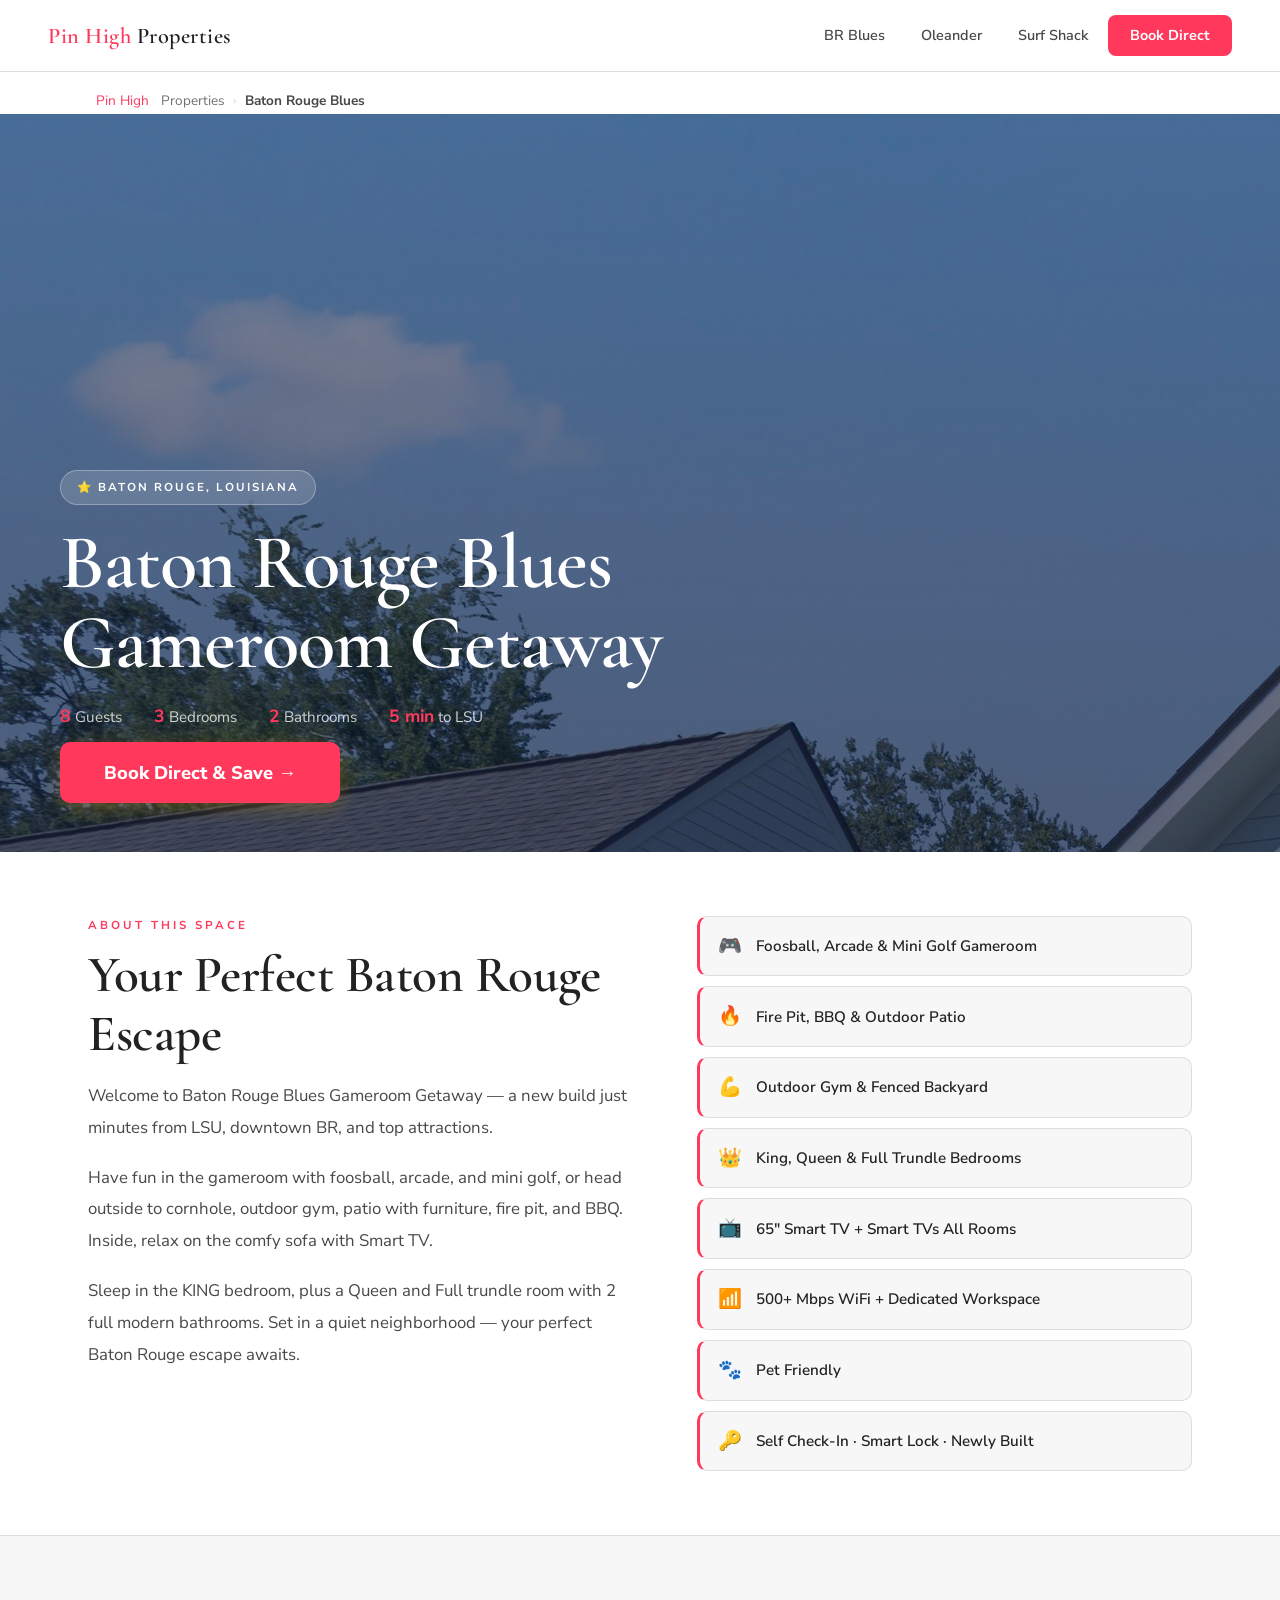
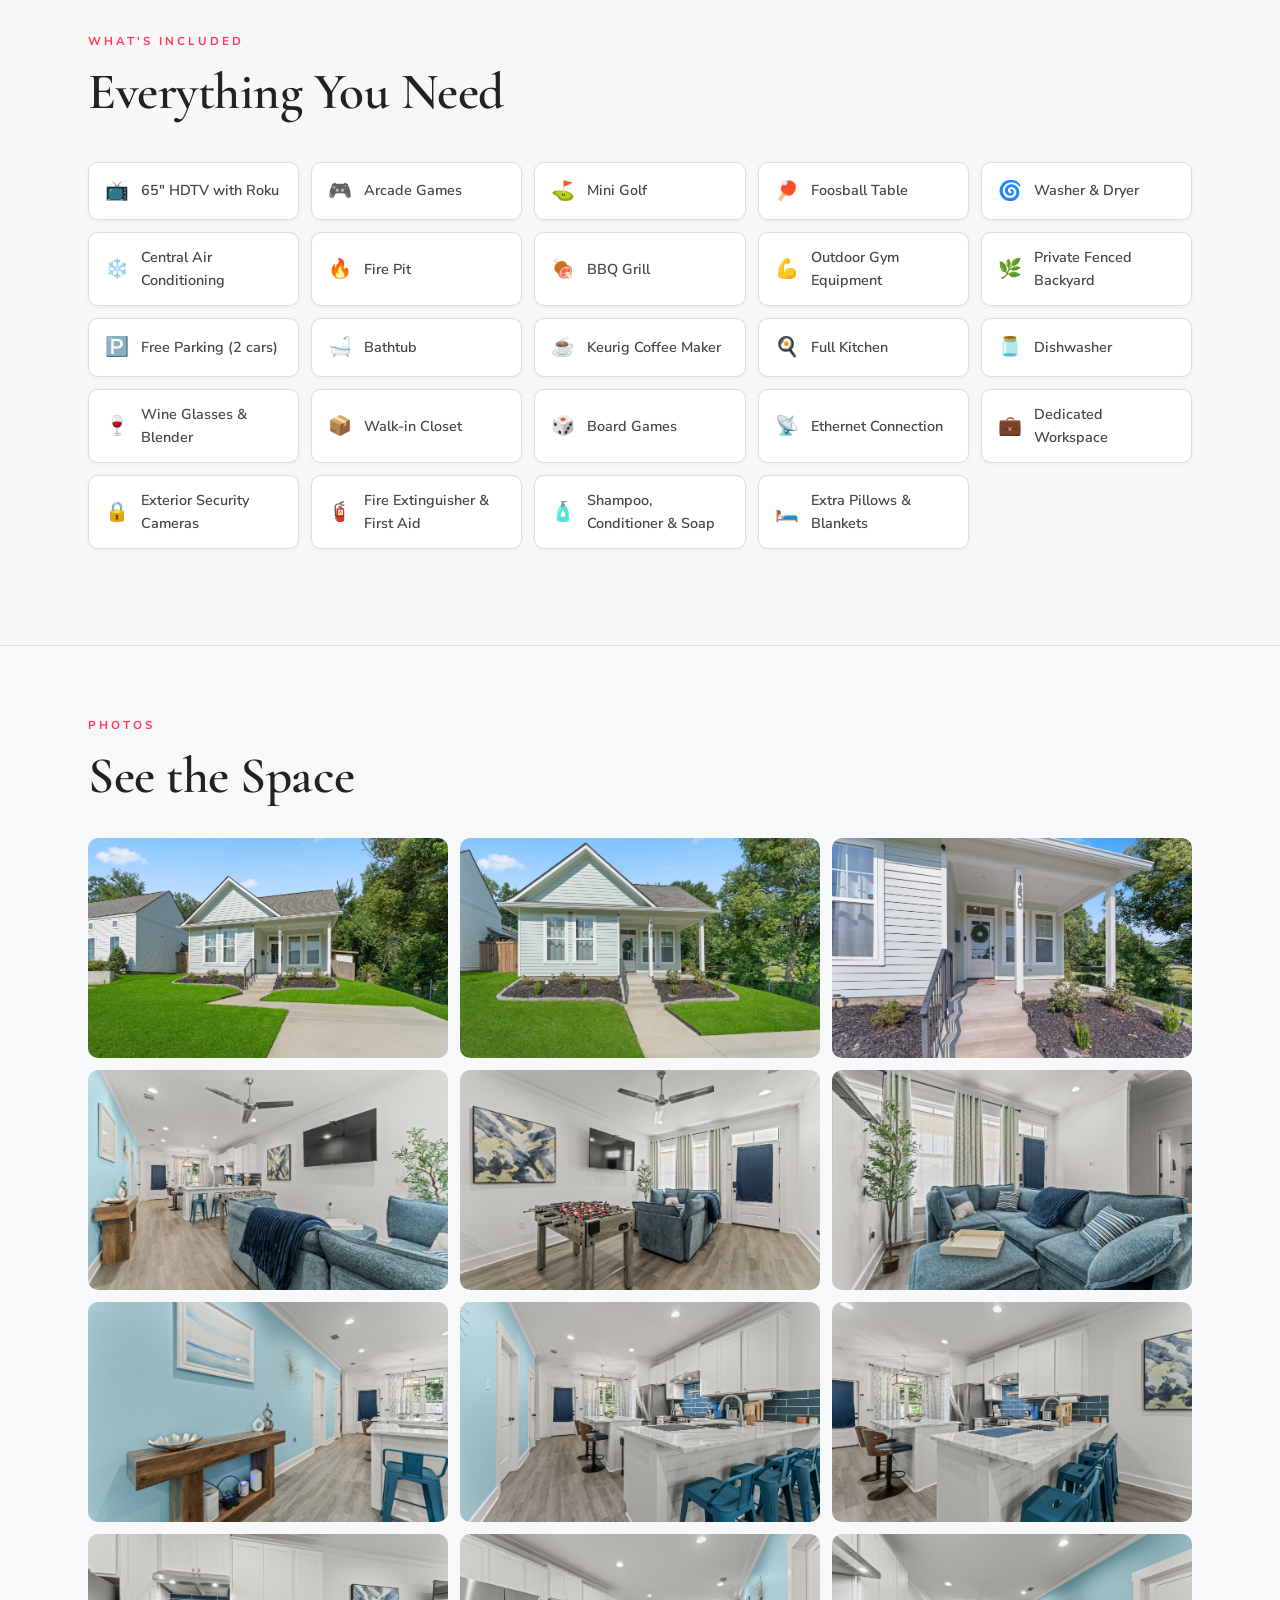
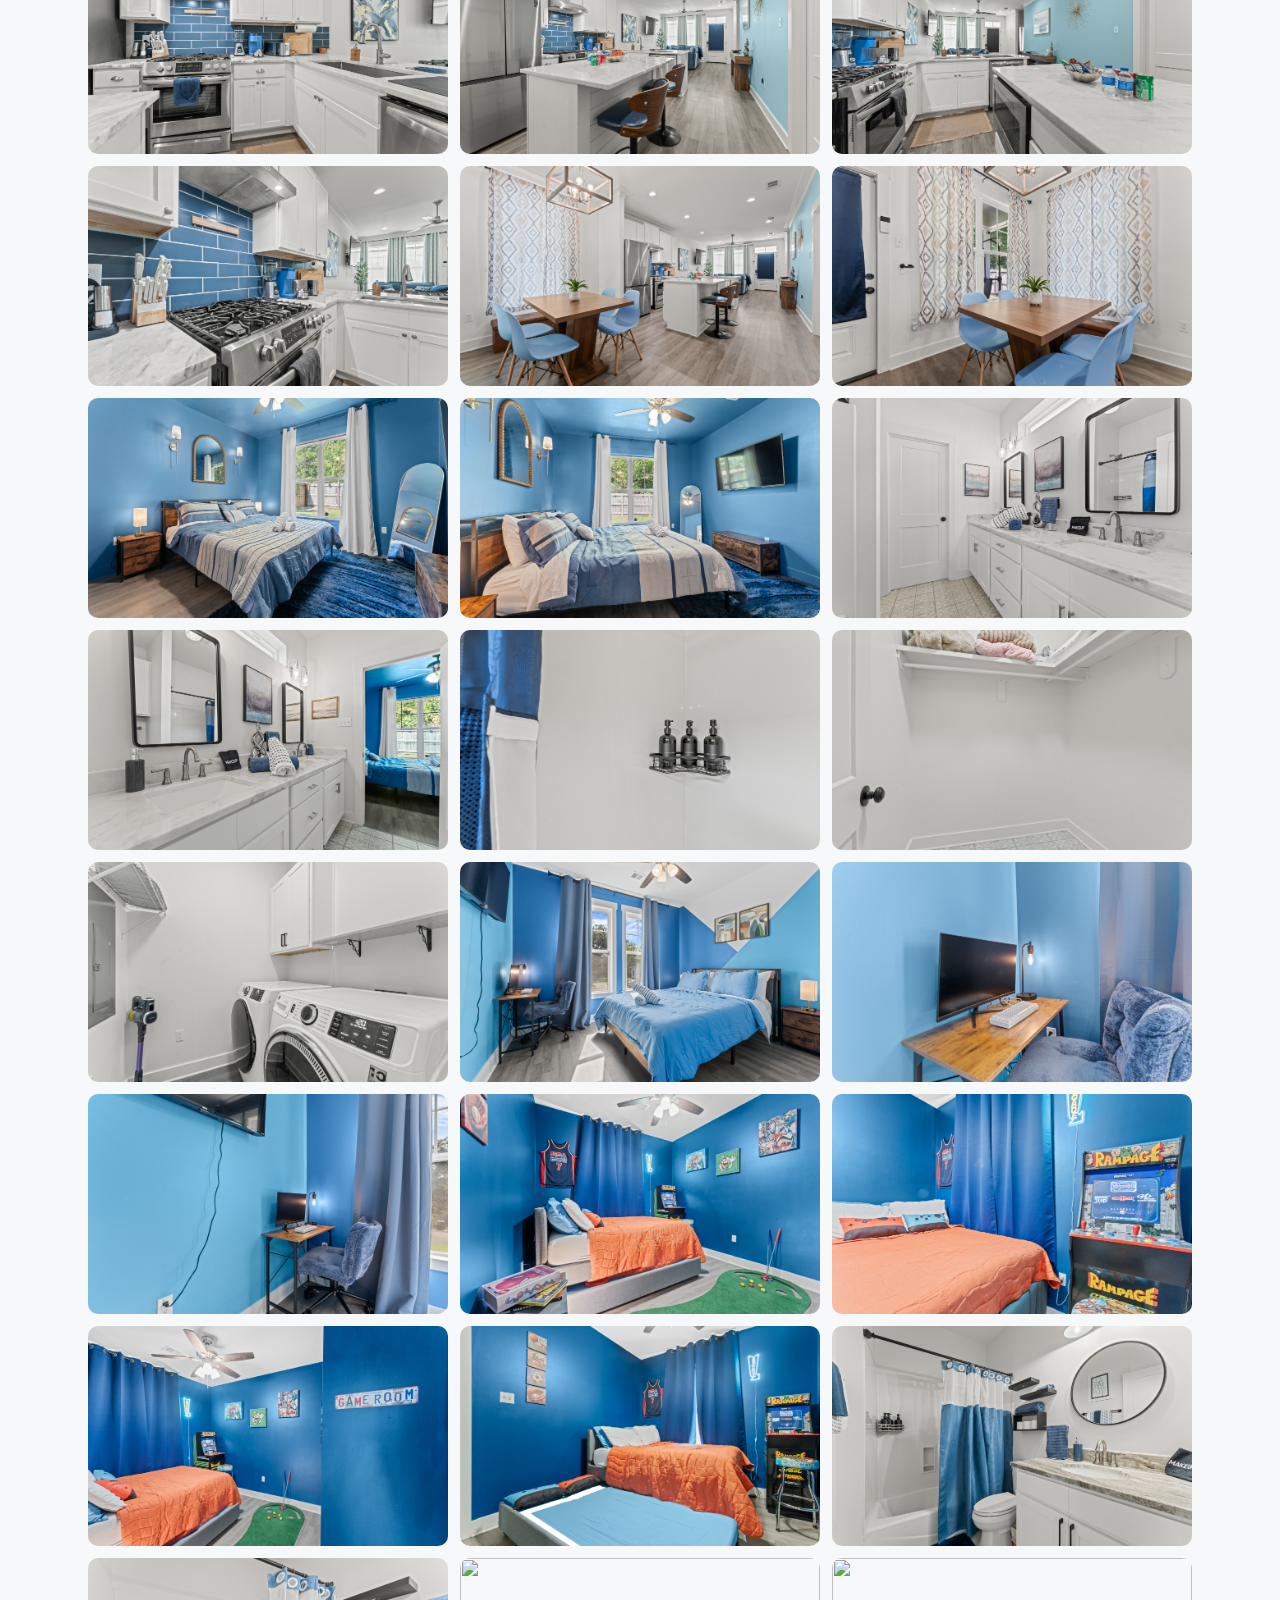
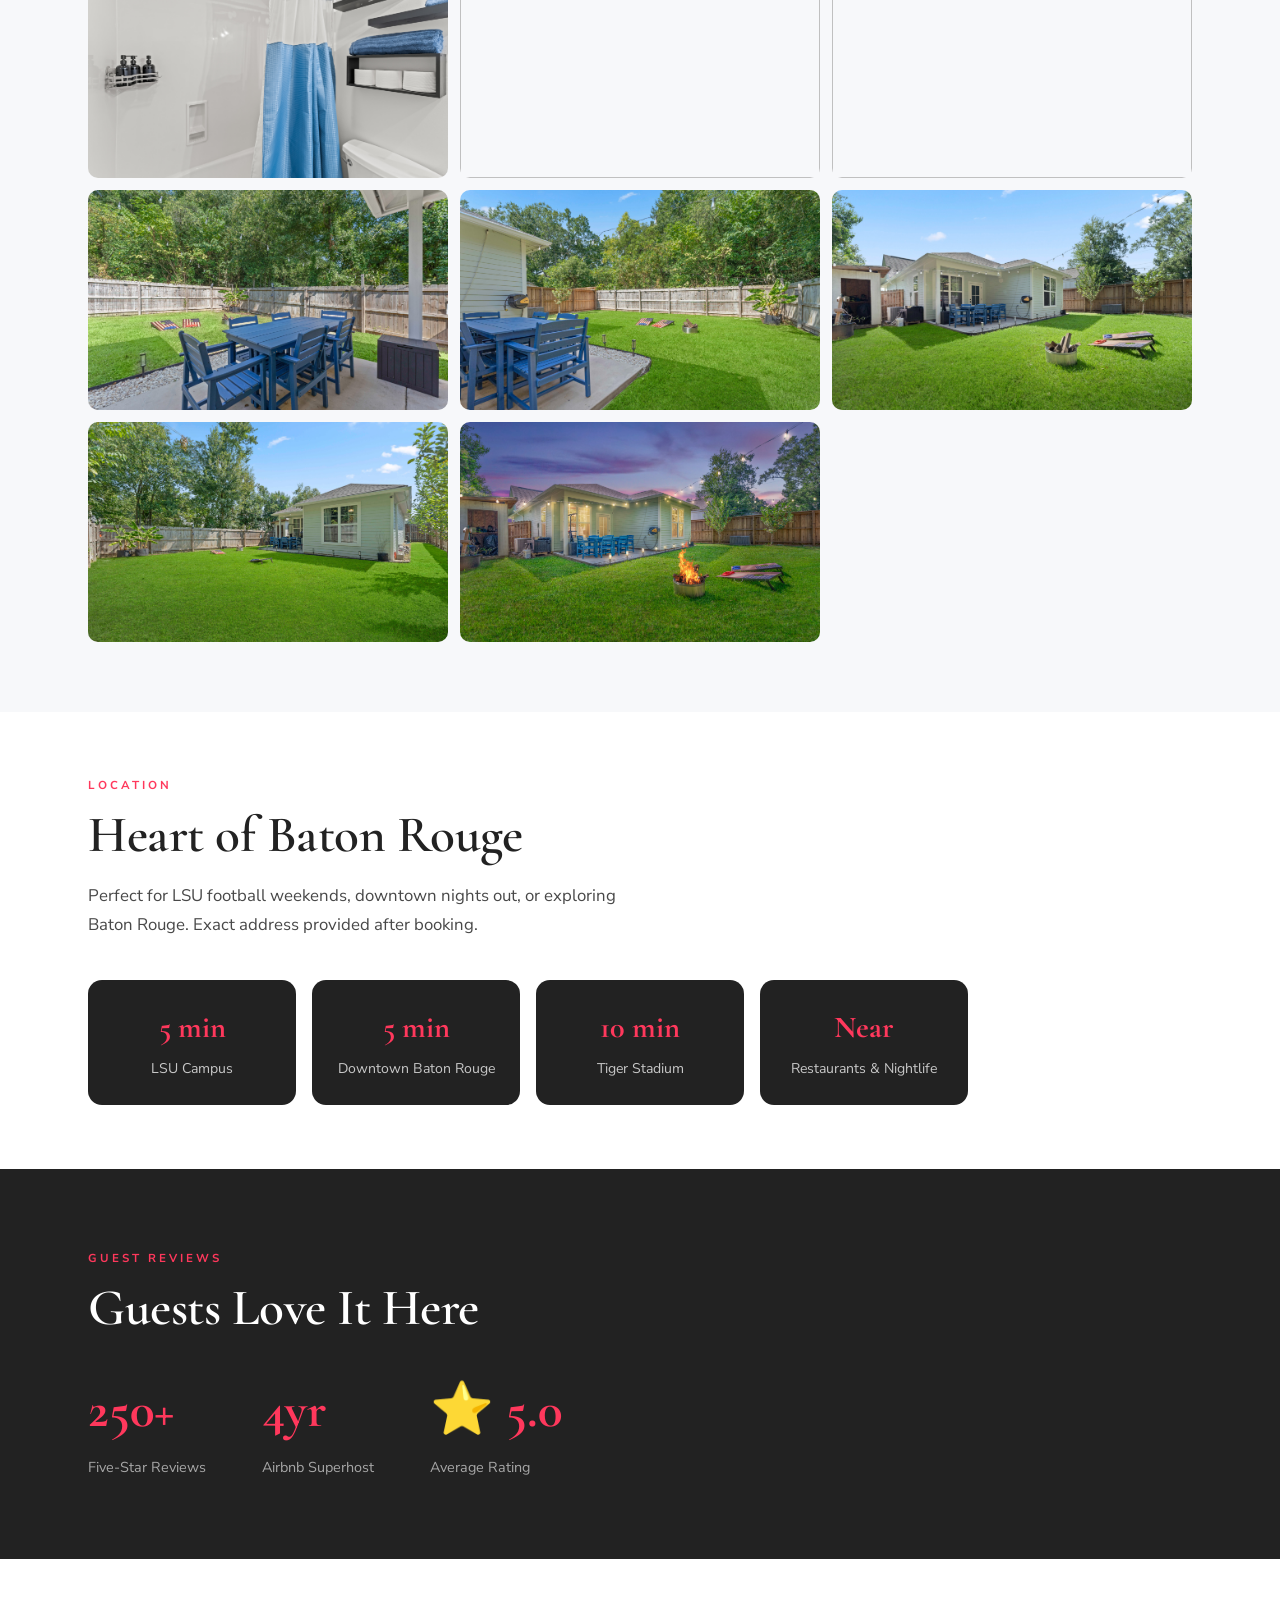
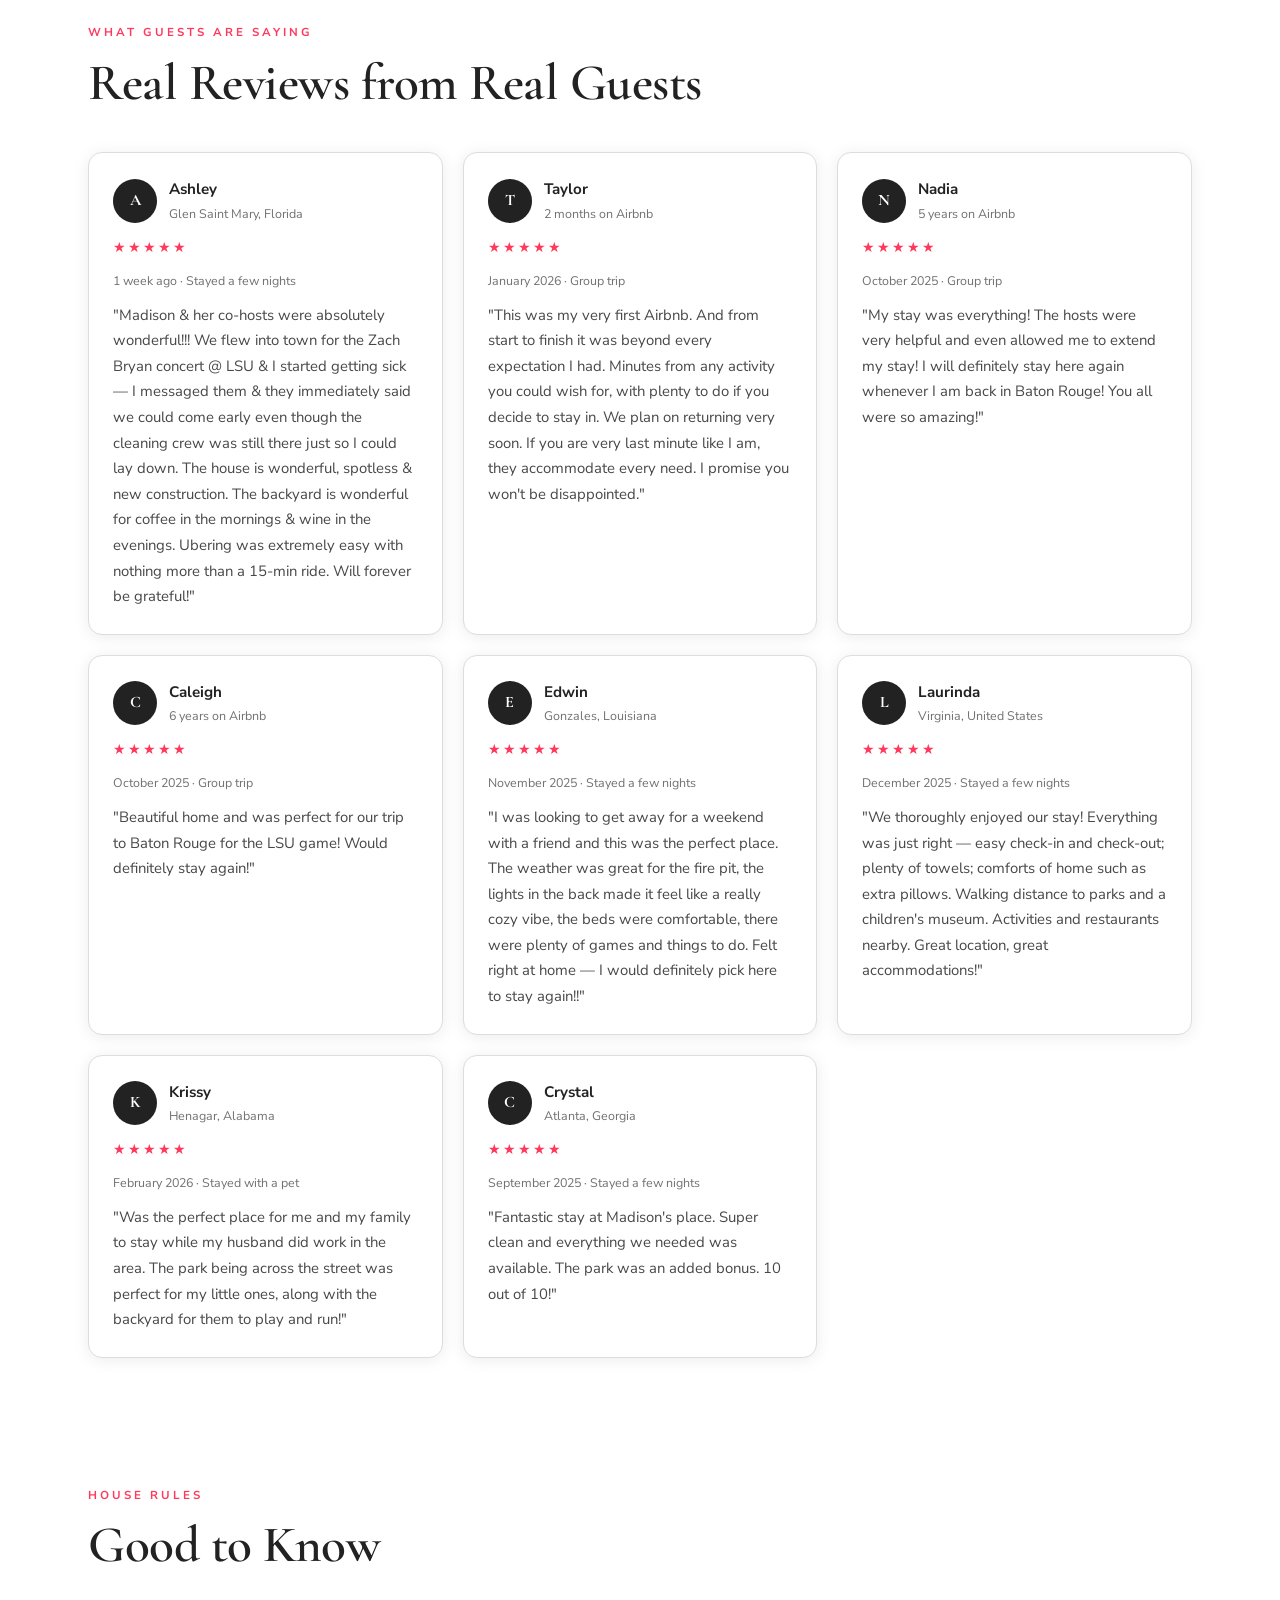
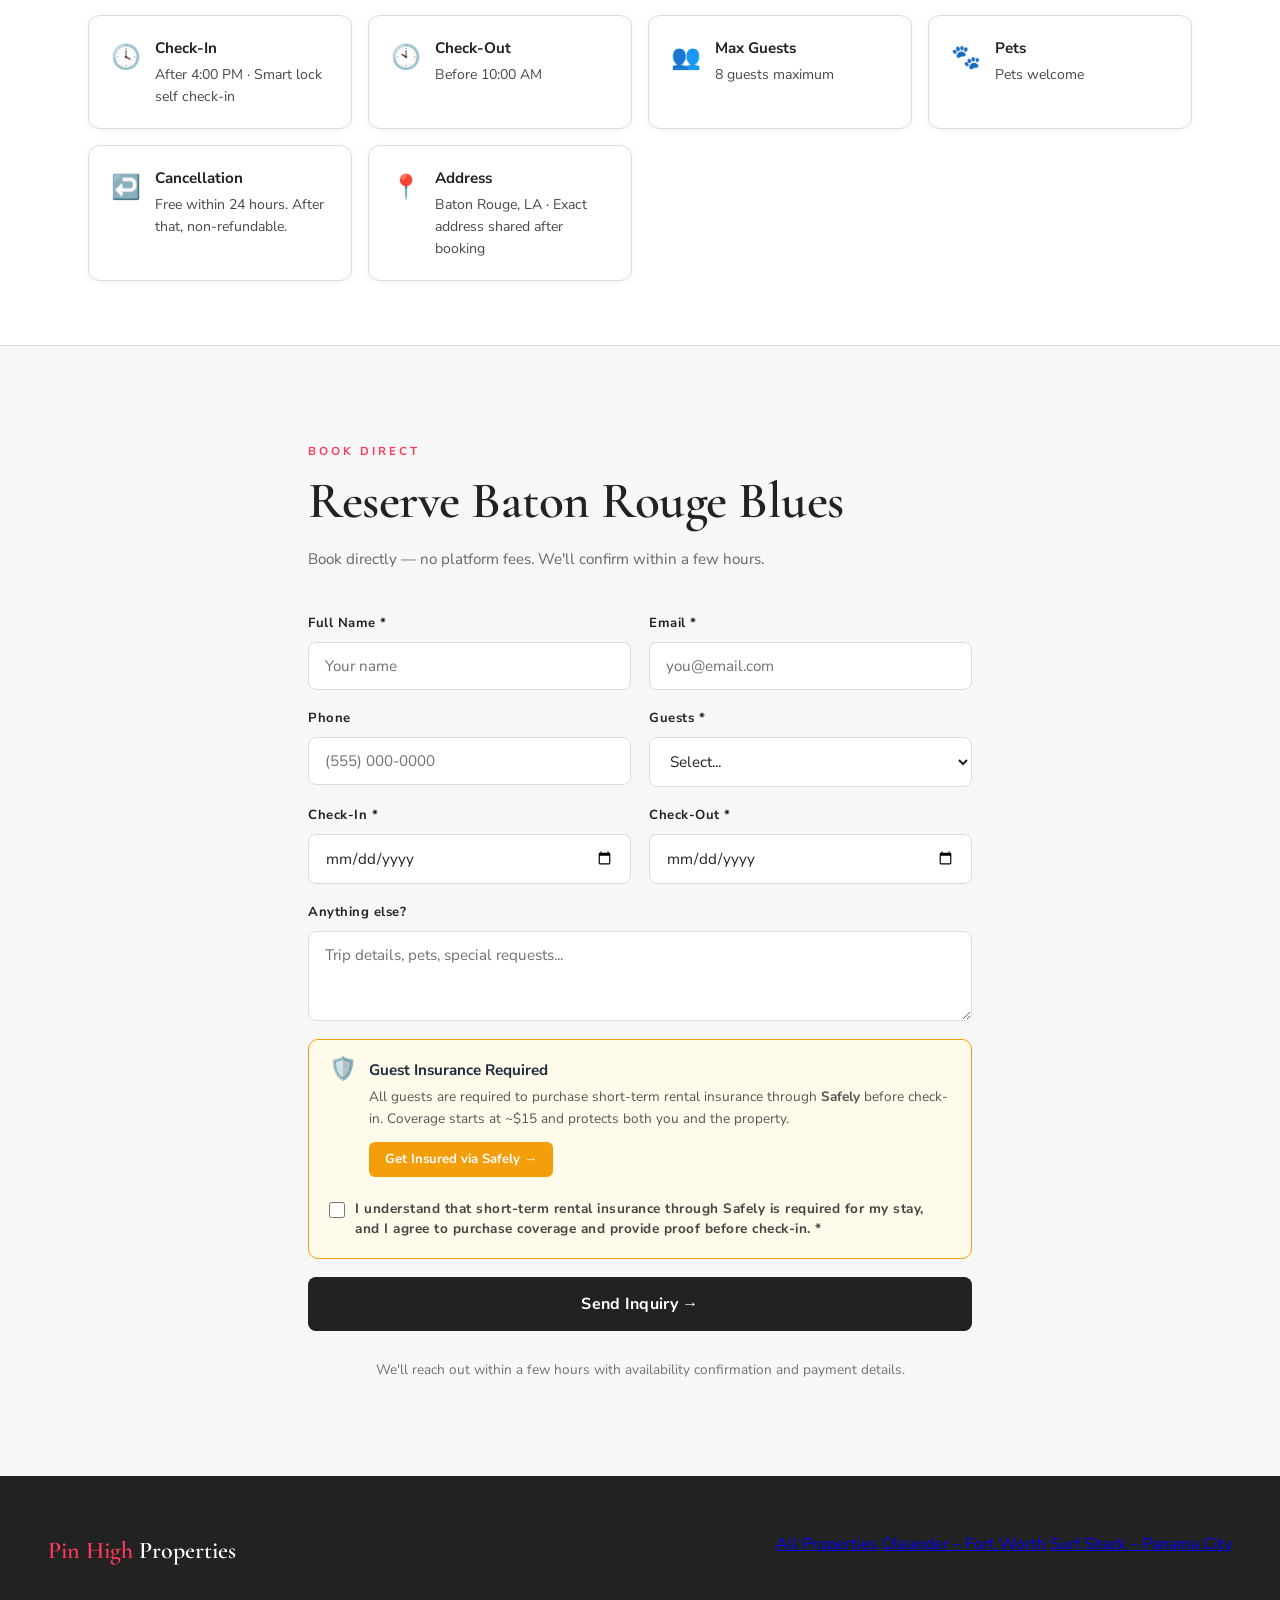
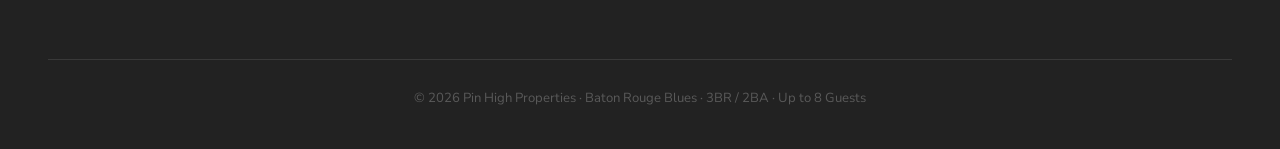
==== templates/br_blues.html @ 84b211e0 "Airbnb-style redesign: search bar hero, red brand colors, property photos on cards Co-Authored-By: C" ====
<!DOCTYPE html>
<html lang="en">
<head>
  <meta charset="UTF-8"/>
  <meta name="viewport" content="width=device-width, initial-scale=1.0"/>
  <title>Baton Rouge Blues | Gameroom Getaway | Pin High Properties</title>
  <meta name="description" content="3BR gameroom getaway 5 minutes from LSU. Foosball, arcade, mini golf, fire pit, outdoor gym. Book direct with Pin High Properties."/>
  <link rel="stylesheet" href="/static/css/style.css"/>
</head>
<body>

<nav>
  <a href="/" class="nav-logo"><span style="color:var(--gold)">Pin High</span> Properties</a>
  <div class="nav-links">
    <a href="/br-blues">BR Blues</a>
    <a href="/oleander">Oleander</a>
    <a href="/surf-shack">Surf Shack</a>
    <a href="#book" class="nav-cta">Book Direct</a>
  </div>
</nav>

<div class="breadcrumb">
  <a href="/"><span style="color:var(--gold)">Pin High</span> Properties</a><span>›</span><strong>Baton Rouge Blues</strong>
</div>

<!-- HERO -->
<div class="prop-hero" style="background-image: linear-gradient(rgba(10,20,50,0.5), rgba(10,20,50,0.65)), url('/static/img/br-blues-hero.jpg');">
  <div class="prop-hero-content">
    <span class="badge">⭐ Baton Rouge, Louisiana</span>
    <h1>Baton Rouge Blues<br>Gameroom Getaway</h1>
    <div class="prop-hero-stats">
      <div class="prop-hero-stat"><strong>8</strong> Guests</div>
      <div class="prop-hero-stat"><strong>3</strong> Bedrooms</div>
      <div class="prop-hero-stat"><strong>2</strong> Bathrooms</div>
      <div class="prop-hero-stat"><strong>5 min</strong> to LSU</div>
    </div>
    <a href="#book" class="btn-gold">Book Direct & Save →</a>
  </div>
</div>

<!-- ABOUT -->
<div class="section-wrap" id="about">
  <div class="about-grid">
    <div class="about-text">
      <div class="section-label">About This Space</div>
      <h2 class="section-title">Your Perfect Baton Rouge Escape</h2>
      <p>Welcome to Baton Rouge Blues Gameroom Getaway — a new build just minutes from LSU, downtown BR, and top attractions.</p>
      <p>Have fun in the gameroom with foosball, arcade, and mini golf, or head outside to cornhole, outdoor gym, patio with furniture, fire pit, and BBQ. Inside, relax on the comfy sofa with Smart TV.</p>
      <p>Sleep in the KING bedroom, plus a Queen and Full trundle room with 2 full modern bathrooms. Set in a quiet neighborhood — your perfect Baton Rouge escape awaits.</p>
    </div>
    <div class="highlights">
      <div class="highlight-item"><span class="icon">🎮</span><span>Foosball, Arcade &amp; Mini Golf Gameroom</span></div>
      <div class="highlight-item"><span class="icon">🔥</span><span>Fire Pit, BBQ &amp; Outdoor Patio</span></div>
      <div class="highlight-item"><span class="icon">💪</span><span>Outdoor Gym &amp; Fenced Backyard</span></div>
      <div class="highlight-item"><span class="icon">👑</span><span>King, Queen &amp; Full Trundle Bedrooms</span></div>
      <div class="highlight-item"><span class="icon">📺</span><span>65" Smart TV + Smart TVs All Rooms</span></div>
      <div class="highlight-item"><span class="icon">📶</span><span>500+ Mbps WiFi + Dedicated Workspace</span></div>
      <div class="highlight-item"><span class="icon">🐾</span><span>Pet Friendly</span></div>
      <div class="highlight-item"><span class="icon">🔑</span><span>Self Check-In · Smart Lock · Newly Built</span></div>
    </div>
  </div>
</div>

<!-- AMENITIES -->
<div class="amenities-bg" id="amenities">
  <div class="section-wrap" style="padding-top:0; padding-bottom:0;">
    <div class="section-label">What's Included</div>
    <h2 class="section-title">Everything You Need</h2>
    <div class="amenities-grid">
      <div class="amenity-card"><span class="icon">📺</span> 65" HDTV with Roku</div>
      <div class="amenity-card"><span class="icon">🎮</span> Arcade Games</div>
      <div class="amenity-card"><span class="icon">⛳</span> Mini Golf</div>
      <div class="amenity-card"><span class="icon">🏓</span> Foosball Table</div>
      <div class="amenity-card"><span class="icon">🌀</span> Washer &amp; Dryer</div>
      <div class="amenity-card"><span class="icon">❄️</span> Central Air Conditioning</div>
      <div class="amenity-card"><span class="icon">🔥</span> Fire Pit</div>
      <div class="amenity-card"><span class="icon">🍖</span> BBQ Grill</div>
      <div class="amenity-card"><span class="icon">💪</span> Outdoor Gym Equipment</div>
      <div class="amenity-card"><span class="icon">🌿</span> Private Fenced Backyard</div>
      <div class="amenity-card"><span class="icon">🅿️</span> Free Parking (2 cars)</div>
      <div class="amenity-card"><span class="icon">🛁</span> Bathtub</div>
      <div class="amenity-card"><span class="icon">☕</span> Keurig Coffee Maker</div>
      <div class="amenity-card"><span class="icon">🍳</span> Full Kitchen</div>
      <div class="amenity-card"><span class="icon">🫙</span> Dishwasher</div>
      <div class="amenity-card"><span class="icon">🍷</span> Wine Glasses &amp; Blender</div>
      <div class="amenity-card"><span class="icon">📦</span> Walk-in Closet</div>
      <div class="amenity-card"><span class="icon">🎲</span> Board Games</div>
      <div class="amenity-card"><span class="icon">📡</span> Ethernet Connection</div>
      <div class="amenity-card"><span class="icon">💼</span> Dedicated Workspace</div>
      <div class="amenity-card"><span class="icon">🔒</span> Exterior Security Cameras</div>
      <div class="amenity-card"><span class="icon">🧯</span> Fire Extinguisher &amp; First Aid</div>
      <div class="amenity-card"><span class="icon">🧴</span> Shampoo, Conditioner &amp; Soap</div>
      <div class="amenity-card"><span class="icon">🛏️</span> Extra Pillows &amp; Blankets</div>
    </div>
  </div>
</div>

<!-- PHOTO GALLERY -->
<div style="background:#f7f8fa; padding:70px 0;">
  <div class="section-wrap" style="padding-top:0; padding-bottom:0;">
    <div class="section-label">Photos</div>
    <h2 class="section-title">See the Space</h2>
    <div style="display:grid; grid-template-columns:repeat(auto-fill,minmax(280px,1fr)); gap:12px; margin-top:32px;">
      <img src="/static/img/br-blues-hero.jpg"        onclick="openLightbox(this.src)" style="width:100%;height:220px;object-fit:cover;border-radius:10px;cursor:pointer;"/>
      <img src="/static/img/br-blues/gallery-1.jpg"   onclick="openLightbox(this.src)" style="width:100%;height:220px;object-fit:cover;border-radius:10px;cursor:pointer;"/>
      <img src="/static/img/br-blues/gallery-2.jpg"   onclick="openLightbox(this.src)" style="width:100%;height:220px;object-fit:cover;border-radius:10px;cursor:pointer;"/>
      <img src="/static/img/br-blues/gallery-3.jpg"   onclick="openLightbox(this.src)" style="width:100%;height:220px;object-fit:cover;border-radius:10px;cursor:pointer;"/>
      <img src="/static/img/br-blues/gallery-4.jpg"   onclick="openLightbox(this.src)" style="width:100%;height:220px;object-fit:cover;border-radius:10px;cursor:pointer;"/>
      <img src="/static/img/br-blues/gallery-5.jpg"   onclick="openLightbox(this.src)" style="width:100%;height:220px;object-fit:cover;border-radius:10px;cursor:pointer;"/>
      <img src="/static/img/br-blues/gallery-6.jpg"   onclick="openLightbox(this.src)" style="width:100%;height:220px;object-fit:cover;border-radius:10px;cursor:pointer;"/>
      <img src="/static/img/br-blues/gallery-7.jpg"   onclick="openLightbox(this.src)" style="width:100%;height:220px;object-fit:cover;border-radius:10px;cursor:pointer;"/>
      <img src="/static/img/br-blues/gallery-8.jpg"   onclick="openLightbox(this.src)" style="width:100%;height:220px;object-fit:cover;border-radius:10px;cursor:pointer;"/>
      <img src="/static/img/br-blues/gallery-9.jpg"   onclick="openLightbox(this.src)" style="width:100%;height:220px;object-fit:cover;border-radius:10px;cursor:pointer;"/>
      <img src="/static/img/br-blues/gallery-10.jpg"  onclick="openLightbox(this.src)" style="width:100%;height:220px;object-fit:cover;border-radius:10px;cursor:pointer;"/>
      <img src="/static/img/br-blues/gallery-11.jpg"  onclick="openLightbox(this.src)" style="width:100%;height:220px;object-fit:cover;border-radius:10px;cursor:pointer;"/>
      <img src="/static/img/br-blues/gallery-12.jpg"  onclick="openLightbox(this.src)" style="width:100%;height:220px;object-fit:cover;border-radius:10px;cursor:pointer;"/>
      <img src="/static/img/br-blues/gallery-13.jpg"  onclick="openLightbox(this.src)" style="width:100%;height:220px;object-fit:cover;border-radius:10px;cursor:pointer;"/>
      <img src="/static/img/br-blues/gallery-14.jpg"  onclick="openLightbox(this.src)" style="width:100%;height:220px;object-fit:cover;border-radius:10px;cursor:pointer;"/>
      <img src="/static/img/br-blues/gallery-15.jpg"  onclick="openLightbox(this.src)" style="width:100%;height:220px;object-fit:cover;border-radius:10px;cursor:pointer;"/>
      <img src="/static/img/br-blues/gallery-16.jpg"  onclick="openLightbox(this.src)" style="width:100%;height:220px;object-fit:cover;border-radius:10px;cursor:pointer;"/>
      <img src="/static/img/br-blues/gallery-17.jpg"  onclick="openLightbox(this.src)" style="width:100%;height:220px;object-fit:cover;border-radius:10px;cursor:pointer;"/>
      <img src="/static/img/br-blues/gallery-18.jpg"  onclick="openLightbox(this.src)" style="width:100%;height:220px;object-fit:cover;border-radius:10px;cursor:pointer;"/>
      <img src="/static/img/br-blues/gallery-19.jpg"  onclick="openLightbox(this.src)" style="width:100%;height:220px;object-fit:cover;border-radius:10px;cursor:pointer;"/>
      <img src="/static/img/br-blues/gallery-20.jpg"  onclick="openLightbox(this.src)" style="width:100%;height:220px;object-fit:cover;border-radius:10px;cursor:pointer;"/>
      <img src="/static/img/br-blues/gallery-21.jpg"  onclick="openLightbox(this.src)" style="width:100%;height:220px;object-fit:cover;border-radius:10px;cursor:pointer;"/>
      <img src="/static/img/br-blues/gallery-22.jpg"  onclick="openLightbox(this.src)" style="width:100%;height:220px;object-fit:cover;border-radius:10px;cursor:pointer;"/>
      <img src="/static/img/br-blues/gallery-23.jpg"  onclick="openLightbox(this.src)" style="width:100%;height:220px;object-fit:cover;border-radius:10px;cursor:pointer;"/>
      <img src="/static/img/br-blues/gallery-24.jpg"  onclick="openLightbox(this.src)" style="width:100%;height:220px;object-fit:cover;border-radius:10px;cursor:pointer;"/>
      <img src="/static/img/br-blues/gallery-25.jpg"  onclick="openLightbox(this.src)" style="width:100%;height:220px;object-fit:cover;border-radius:10px;cursor:pointer;"/>
      <img src="/static/img/br-blues/gallery-26.jpg"  onclick="openLightbox(this.src)" style="width:100%;height:220px;object-fit:cover;border-radius:10px;cursor:pointer;"/>
      <img src="/static/img/br-blues/gallery-27.jpg"  onclick="openLightbox(this.src)" style="width:100%;height:220px;object-fit:cover;border-radius:10px;cursor:pointer;"/>
      <img src="/static/img/br-blues/gallery-28.jpg"  onclick="openLightbox(this.src)" style="width:100%;height:220px;object-fit:cover;border-radius:10px;cursor:pointer;"/>
      <img src="/static/img/br-blues/gallery-29.jpg"  onclick="openLightbox(this.src)" style="width:100%;height:220px;object-fit:cover;border-radius:10px;cursor:pointer;"/>
      <img src="/static/img/br-blues/gallery-30.jpg"  onclick="openLightbox(this.src)" style="width:100%;height:220px;object-fit:cover;border-radius:10px;cursor:pointer;"/>
      <img src="/static/img/br-blues/gallery-31.jpg"  onclick="openLightbox(this.src)" style="width:100%;height:220px;object-fit:cover;border-radius:10px;cursor:pointer;"/>
      <img src="/static/img/br-blues/gallery-32.jpg"  onclick="openLightbox(this.src)" style="width:100%;height:220px;object-fit:cover;border-radius:10px;cursor:pointer;"/>
      <img src="/static/img/br-blues/gallery-33.jpg"  onclick="openLightbox(this.src)" style="width:100%;height:220px;object-fit:cover;border-radius:10px;cursor:pointer;"/>
      <img src="/static/img/br-blues/gallery-34.jpg"  onclick="openLightbox(this.src)" style="width:100%;height:220px;object-fit:cover;border-radius:10px;cursor:pointer;"/>
      <img src="/static/img/br-blues/gallery-35.jpg"  onclick="openLightbox(this.src)" style="width:100%;height:220px;object-fit:cover;border-radius:10px;cursor:pointer;"/>
      <img src="/static/img/br-blues/gallery-36.jpg"  onclick="openLightbox(this.src)" style="width:100%;height:220px;object-fit:cover;border-radius:10px;cursor:pointer;"/>
      <img src="/static/img/br-blues/gallery-37.jpg"  onclick="openLightbox(this.src)" style="width:100%;height:220px;object-fit:cover;border-radius:10px;cursor:pointer;"/>
    </div>
  </div>
</div>

<!-- LIGHTBOX -->
<div id="lightbox" onclick="closeLightbox()" style="display:none;position:fixed;inset:0;background:rgba(0,0,0,0.92);z-index:9999;align-items:center;justify-content:center;">
  <img id="lightbox-img" src="" style="max-width:92vw;max-height:90vh;border-radius:8px;box-shadow:0 8px 40px rgba(0,0,0,0.6);"/>
  <div onclick="closeLightbox()" style="position:absolute;top:20px;right:28px;color:#fff;font-size:2rem;cursor:pointer;line-height:1;">✕</div>
</div>
<script>
  function openLightbox(src) {
    document.getElementById('lightbox-img').src = src;
    document.getElementById('lightbox').style.display = 'flex';
  }
  function closeLightbox() {
    document.getElementById('lightbox').style.display = 'none';
  }
  document.addEventListener('keydown', e => { if (e.key === 'Escape') closeLightbox(); });
</script>

<!-- LOCATION -->
<div class="section-wrap" id="location">
  <div class="section-label">Location</div>
  <h2 class="section-title">Heart of Baton Rouge</h2>
  <p class="section-sub">Perfect for LSU football weekends, downtown nights out, or exploring Baton Rouge. Exact address provided after booking.</p>
  <div class="location-grid">
    <div class="location-card"><div class="dist">5 min</div><div class="place">LSU Campus</div></div>
    <div class="location-card"><div class="dist">5 min</div><div class="place">Downtown Baton Rouge</div></div>
    <div class="location-card"><div class="dist">10 min</div><div class="place">Tiger Stadium</div></div>
    <div class="location-card"><div class="dist">Near</div><div class="place">Restaurants &amp; Nightlife</div></div>
  </div>
</div>

<!-- REVIEWS -->
<div class="reviews-bg">
  <div class="section-wrap" style="padding-top:0; padding-bottom:0;">
    <div class="section-label" style="color:var(--gold);">Guest Reviews</div>
    <h2 class="section-title" style="color:var(--white);">Guests Love It Here</h2>
    <div class="review-stats">
      <div class="review-stat"><div class="big">250+</div><div class="desc">Five-Star Reviews</div></div>
      <div class="review-stat"><div class="big">4yr</div><div class="desc">Airbnb Superhost</div></div>
      <div class="review-stat"><div class="big">⭐ 5.0</div><div class="desc">Average Rating</div></div>
    </div>
  </div>
</div>

<!-- RULES -->
<div class="section-wrap" id="reviews-section">
  <div class="section-label">What Guests Are Saying</div>
  <h2 class="section-title">Real Reviews from Real Guests</h2>
  <div class="reviews-grid">

    <div class="review-card">
      <div class="review-card-header">
        <div class="review-avatar">A</div>
        <div><div class="review-name">Ashley</div><div class="review-location">Glen Saint Mary, Florida</div></div>
      </div>
      <div class="review-stars">★★★★★</div>
      <div class="review-meta">1 week ago · Stayed a few nights</div>
      <div class="review-text">"Madison & her co-hosts were absolutely wonderful!!! We flew into town for the Zach Bryan concert @ LSU & I started getting sick — I messaged them & they immediately said we could come early even though the cleaning crew was still there just so I could lay down. The house is wonderful, spotless & new construction. The backyard is wonderful for coffee in the mornings & wine in the evenings. Ubering was extremely easy with nothing more than a 15-min ride. Will forever be grateful!"</div>
    </div>

    <div class="review-card">
      <div class="review-card-header">
        <div class="review-avatar">T</div>
        <div><div class="review-name">Taylor</div><div class="review-location">2 months on Airbnb</div></div>
      </div>
      <div class="review-stars">★★★★★</div>
      <div class="review-meta">January 2026 · Group trip</div>
      <div class="review-text">"This was my very first Airbnb. And from start to finish it was beyond every expectation I had. Minutes from any activity you could wish for, with plenty to do if you decide to stay in. We plan on returning very soon. If you are very last minute like I am, they accommodate every need. I promise you won't be disappointed."</div>
    </div>

    <div class="review-card">
      <div class="review-card-header">
        <div class="review-avatar">N</div>
        <div><div class="review-name">Nadia</div><div class="review-location">5 years on Airbnb</div></div>
      </div>
      <div class="review-stars">★★★★★</div>
      <div class="review-meta">October 2025 · Group trip</div>
      <div class="review-text">"My stay was everything! The hosts were very helpful and even allowed me to extend my stay! I will definitely stay here again whenever I am back in Baton Rouge! You all were so amazing!"</div>
    </div>

    <div class="review-card">
      <div class="review-card-header">
        <div class="review-avatar">C</div>
        <div><div class="review-name">Caleigh</div><div class="review-location">6 years on Airbnb</div></div>
      </div>
      <div class="review-stars">★★★★★</div>
      <div class="review-meta">October 2025 · Group trip</div>
      <div class="review-text">"Beautiful home and was perfect for our trip to Baton Rouge for the LSU game! Would definitely stay again!"</div>
    </div>

    <div class="review-card">
      <div class="review-card-header">
        <div class="review-avatar">E</div>
        <div><div class="review-name">Edwin</div><div class="review-location">Gonzales, Louisiana</div></div>
      </div>
      <div class="review-stars">★★★★★</div>
      <div class="review-meta">November 2025 · Stayed a few nights</div>
      <div class="review-text">"I was looking to get away for a weekend with a friend and this was the perfect place. The weather was great for the fire pit, the lights in the back made it feel like a really cozy vibe, the beds were comfortable, there were plenty of games and things to do. Felt right at home — I would definitely pick here to stay again!!"</div>
    </div>

    <div class="review-card">
      <div class="review-card-header">
        <div class="review-avatar">L</div>
        <div><div class="review-name">Laurinda</div><div class="review-location">Virginia, United States</div></div>
      </div>
      <div class="review-stars">★★★★★</div>
      <div class="review-meta">December 2025 · Stayed a few nights</div>
      <div class="review-text">"We thoroughly enjoyed our stay! Everything was just right — easy check-in and check-out; plenty of towels; comforts of home such as extra pillows. Walking distance to parks and a children's museum. Activities and restaurants nearby. Great location, great accommodations!"</div>
    </div>

    <div class="review-card">
      <div class="review-card-header">
        <div class="review-avatar">K</div>
        <div><div class="review-name">Krissy</div><div class="review-location">Henagar, Alabama</div></div>
      </div>
      <div class="review-stars">★★★★★</div>
      <div class="review-meta">February 2026 · Stayed with a pet</div>
      <div class="review-text">"Was the perfect place for me and my family to stay while my husband did work in the area. The park being across the street was perfect for my little ones, along with the backyard for them to play and run!"</div>
    </div>

    <div class="review-card">
      <div class="review-card-header">
        <div class="review-avatar">C</div>
        <div><div class="review-name">Crystal</div><div class="review-location">Atlanta, Georgia</div></div>
      </div>
      <div class="review-stars">★★★★★</div>
      <div class="review-meta">September 2025 · Stayed a few nights</div>
      <div class="review-text">"Fantastic stay at Madison's place. Super clean and everything we needed was available. The park was an added bonus. 10 out of 10!"</div>
    </div>

  </div>
</div>

<div class="section-wrap" id="rules">
  <div class="section-label">House Rules</div>
  <h2 class="section-title">Good to Know</h2>
  <div class="rules-grid">
    <div class="rule-card"><div class="icon">🕓</div><div><div class="title">Check-In</div><div class="detail">After 4:00 PM · Smart lock self check-in</div></div></div>
    <div class="rule-card"><div class="icon">🕙</div><div><div class="title">Check-Out</div><div class="detail">Before 10:00 AM</div></div></div>
    <div class="rule-card"><div class="icon">👥</div><div><div class="title">Max Guests</div><div class="detail">8 guests maximum</div></div></div>
    <div class="rule-card"><div class="icon">🐾</div><div><div class="title">Pets</div><div class="detail">Pets welcome</div></div></div>
    <div class="rule-card"><div class="icon">↩️</div><div><div class="title">Cancellation</div><div class="detail">Free within 24 hours. After that, non-refundable.</div></div></div>
    <div class="rule-card"><div class="icon">📍</div><div><div class="title">Address</div><div class="detail">Baton Rouge, LA · Exact address shared after booking</div></div></div>
  </div>
</div>

<!-- BOOKING -->
<div class="booking-bg" id="book">
  <div class="booking-inner">
    <div class="section-label">Book Direct</div>
    <h2 class="section-title">Reserve Baton Rouge Blues</h2>
    <p style="color:#666; font-size:0.95rem; line-height:1.7;">Book directly — no platform fees. We'll confirm within a few hours.</p>
    <form class="form-grid" id="bookingForm">
      <input type="hidden" name="property" value="Baton Rouge Blues"/>
      <div class="form-group"><label>Full Name *</label><input type="text" id="name" required placeholder="Your name"/></div>
      <div class="form-group"><label>Email *</label><input type="email" id="email" required placeholder="you@email.com"/></div>
      <div class="form-group"><label>Phone</label><input type="tel" id="phone" placeholder="(555) 000-0000"/></div>
      <div class="form-group"><label>Guests *</label>
        <select id="guests" required><option value="">Select...</option>
          <option>1</option><option>2</option><option>3</option><option>4</option>
          <option>5</option><option>6</option><option>7</option><option>8</option>
        </select>
      </div>
      <div class="form-group"><label>Check-In *</label><input type="date" id="checkin" required/></div>
      <div class="form-group"><label>Check-Out *</label><input type="date" id="checkout" required/></div>
      <div class="form-group full"><label>Anything else?</label><textarea id="message" placeholder="Trip details, pets, special requests..."></textarea></div>

      <!-- INSURANCE REQUIREMENT -->
      <div class="form-group full" style="background:#fffbeb; border:1px solid #f59e0b; border-radius:10px; padding:18px 20px;">
        <div style="display:flex; align-items:flex-start; gap:12px;">
          <div style="font-size:1.4rem; line-height:1;">🛡️</div>
          <div>
            <div style="font-weight:700; font-size:0.95rem; color:#1c2b3a; margin-bottom:4px;">Guest Insurance Required</div>
            <div style="font-size:0.85rem; color:#555; line-height:1.6; margin-bottom:12px;">All guests are required to purchase short-term rental insurance through <strong>Safely</strong> before check-in. Coverage starts at ~$15 and protects both you and the property.</div>
            <a href="https://www.getsafely.com" target="_blank" rel="noopener" style="display:inline-block; background:#f59e0b; color:#fff; font-weight:700; font-size:0.82rem; padding:7px 16px; border-radius:6px; text-decoration:none;">Get Insured via Safely →</a>
          </div>
        </div>
        <label style="display:flex; align-items:flex-start; gap:10px; margin-top:14px; cursor:pointer;">
          <input type="checkbox" id="insuranceAck" required style="margin-top:3px; width:16px; height:16px; flex-shrink:0; accent-color:#1c2b3a;"/>
          <span style="font-size:0.85rem; color:#444; line-height:1.5;">I understand that short-term rental insurance through Safely is required for my stay, and I agree to purchase coverage and provide proof before check-in. *</span>
        </label>
      </div>

      <button type="submit" class="submit-btn">Send Inquiry →</button>
      <p class="form-note">We'll reach out within a few hours with availability confirmation and payment details.</p>
      <div class="success-msg" id="successMsg">✅ Inquiry sent! We'll be in touch shortly.</div>
    </form>
  </div>
</div>

<footer>
  <div class="footer-inner">
    <div class="footer-logo"><span style="color:var(--gold)">Pin High</span> Properties</div>
    <div class="footer-links">
      <a href="/">All Properties</a>
      <a href="/oleander">Oleander – Fort Worth</a>
      <a href="/surf-shack">Surf Shack – Panama City</a>
    </div>
    <div class="footer-copy">© 2026 Pin High Properties · Baton Rouge Blues · 3BR / 2BA · Up to 8 Guests</div>
  </div>
</footer>

<script>
  const today = new Date().toISOString().split("T")[0];
  document.getElementById("checkin").min = today;
  document.getElementById("checkout").min = today;
  document.getElementById("checkin").addEventListener("change", function() {
    document.getElementById("checkout").min = this.value;
  });
  document.getElementById("bookingForm").addEventListener("submit", async function(e) {
    e.preventDefault();
    const btn = this.querySelector(".submit-btn");
    btn.textContent = "Sending..."; btn.disabled = true;
    const data = {
      property: "Baton Rouge Blues",
      name: document.getElementById("name").value,
      email: document.getElementById("email").value,
      phone: document.getElementById("phone").value,
      guests: document.getElementById("guests").value,
      checkin: document.getElementById("checkin").value,
      checkout: document.getElementById("checkout").value,
      message: document.getElementById("message").value,
    };
    try {
      const res = await fetch("/inquire", { method: "POST", headers: {"Content-Type":"application/json"}, body: JSON.stringify(data) });
      if (res.ok) { document.getElementById("successMsg").style.display = "block"; this.reset(); }
    } catch(e) { btn.textContent = "Send Inquiry →"; btn.disabled = false; }
  });
</script>
</body>
</html>
---- static/css/style.css ----
@import url('https://fonts.googleapis.com/css2?family=Canela:wght@300;400&family=Nunito+Sans:wght@400;500;600;700&display=swap');
@import url('https://fonts.googleapis.com/css2?family=Cormorant+Garamond:wght@500;600;700&family=Nunito+Sans:ital,wght@0,400;0,500;0,600;0,700;1,400&display=swap');

*, *::before, *::after { margin: 0; padding: 0; box-sizing: border-box; }

:root {
  --bg: #ffffff;
  --bg2: #f7f7f7;
  --bg3: #ebebeb;
  --navy: #222222;
  --navy2: #484848;
  --gold: #FF385C;
  --gold-light: #E31C5F;
  --text: #222222;
  --text2: #484848;
  --muted: #717171;
  --border: #dddddd;
  --light: #f7f7f7;
  --white: #ffffff;
  --primary: #FF385C;
  --shadow: 0 2px 16px rgba(0,0,0,0.08);
  --shadow-lg: 0 8px 40px rgba(0,0,0,0.16);
}

html { scroll-behavior: smooth; }

body {
  font-family: 'Nunito Sans', sans-serif;
  background: var(--bg);
  color: var(--text);
  font-size: 16px;
  line-height: 1.6;
  -webkit-font-smoothing: antialiased;
}

/* NAV */
nav {
  position: fixed; top: 0; width: 100%; z-index: 1000;
  background: rgba(255,255,255,0.97);
  backdrop-filter: blur(12px);
  border-bottom: 1px solid var(--border);
  padding: 0 48px;
  height: 72px;
  display: flex; justify-content: space-between; align-items: center;
}
.nav-logo {
  font-family: 'Cormorant Garamond', serif;
  font-size: 1.4rem; font-weight: 600; letter-spacing: 0.5px;
  color: var(--navy); text-decoration: none;
}
.nav-logo span { color: var(--gold); }
.nav-links { display: flex; align-items: center; gap: 4px; }
.nav-links a {
  color: var(--text2); text-decoration: none;
  font-size: 0.9rem; font-weight: 600; padding: 8px 16px;
  border-radius: 8px; transition: all 0.18s;
}
.nav-links a:hover { color: var(--navy); background: var(--bg2); }
.nav-links .nav-cta {
  background: var(--primary); color: #fff !important;
  font-weight: 700; padding: 9px 22px; border-radius: 8px;
  transition: all 0.18s;
}
.nav-links .nav-cta:hover { background: var(--gold-light); transform: translateY(-1px); box-shadow: var(--shadow); }

/* HOME HERO */
.home-hero {
  min-height: 60vh;
  background: linear-gradient(rgba(0,0,0,0.35), rgba(0,0,0,0.5)),
              url('/static/img/surf-shack-hero.jpg') center/cover no-repeat;
  background-color: #333;
  display: flex; flex-direction: column;
  justify-content: center; align-items: center;
  text-align: center; padding: 110px 24px 60px;
}
.hero-badge {
  display: inline-flex; align-items: center; gap: 8px;
  background: rgba(255,255,255,0.15);
  border: 1px solid rgba(255,255,255,0.3);
  backdrop-filter: blur(8px);
  color: #fff; font-size: 0.78rem; font-weight: 700;
  letter-spacing: 2px; text-transform: uppercase;
  padding: 8px 20px; border-radius: 40px; margin-bottom: 28px;
}
.home-hero .badge {
  display: inline-flex; align-items: center; gap: 8px;
  background: rgba(0,0,0,0.45); border: 1px solid rgba(255,255,255,0.4);
  backdrop-filter: blur(8px); color: #fff;
  font-size: 0.82rem; font-weight: 700; letter-spacing: 1px;
  padding: 8px 20px; border-radius: 40px; margin-bottom: 20px;
  text-shadow: 0 1px 4px rgba(0,0,0,0.6);
}
.home-hero h1 {
  font-family: 'Cormorant Garamond', serif;
  font-size: clamp(3.5rem, 8vw, 6.5rem);
  font-weight: 600; line-height: 1.05; letter-spacing: -1px;
  color: #fff; margin-bottom: 20px;
  text-shadow: 0 2px 12px rgba(0,0,0,0.5);
}
.home-hero h1 .line1,
.home-hero h1 .line2 { display: block; }
.home-hero h1 .line1 {
  color: #FF385C; font-style: italic;
  text-shadow: 0 2px 12px rgba(0,0,0,0.7), -1px -1px 0 rgba(0,0,0,0.4), 1px 1px 0 rgba(0,0,0,0.4);
}
.home-hero p {
  color: #fff; font-size: 1.15rem;
  max-width: 520px; line-height: 1.75; margin-bottom: 32px;
  text-shadow: 0 1px 8px rgba(0,0,0,0.7);
}
.hero-btns { display: flex; gap: 14px; justify-content: center; flex-wrap: wrap; }

/* HERO SEARCH BAR */
.hero-search {
  background: #fff; border-radius: 16px;
  display: flex; align-items: center;
  box-shadow: 0 6px 32px rgba(0,0,0,0.22);
  overflow: hidden; margin-top: 32px;
  max-width: 720px; width: 100%;
}
.hero-search-field {
  flex: 1; padding: 18px 20px; border: none; outline: none;
  font-size: 0.95rem; font-family: 'Nunito Sans', sans-serif;
  color: var(--text); background: transparent;
  border-right: 1px solid var(--border);
}
.hero-search-field:last-of-type { border-right: none; }
.hero-search-field::placeholder { color: var(--muted); font-size: 0.88rem; }
.hero-search-label {
  display: block; font-size: 0.7rem; font-weight: 800;
  text-transform: uppercase; letter-spacing: 0.5px; color: var(--text); margin-bottom: 2px;
}
.hero-search-field-wrap {
  flex: 1; padding: 14px 20px; border-right: 1px solid var(--border);
  cursor: pointer;
}
.hero-search-field-wrap:last-of-type { border-right: none; }
.hero-search-field-wrap select,
.hero-search-field-wrap input {
  border: none; outline: none; background: transparent;
  font-size: 0.92rem; font-family: 'Nunito Sans', sans-serif;
  color: var(--muted); width: 100%; padding: 0;
  box-shadow: none;
}
.hero-search-btn {
  background: var(--primary); color: #fff;
  border: none; padding: 0 28px; height: 100%;
  font-size: 1rem; font-weight: 700; cursor: pointer;
  font-family: 'Nunito Sans', sans-serif;
  transition: background 0.2s; white-space: nowrap;
  display: flex; align-items: center; gap: 8px;
  min-height: 64px;
}
.hero-search-btn:hover { background: var(--gold-light); }
.btn-primary {
  background: #fff; color: var(--navy);
  padding: 15px 36px; border-radius: 8px;
  font-weight: 700; font-size: 1rem; text-decoration: none;
  transition: all 0.2s; box-shadow: 0 4px 20px rgba(0,0,0,0.15);
}
.btn-primary:hover { transform: translateY(-2px); box-shadow: 0 8px 32px rgba(0,0,0,0.2); }
.btn-ghost {
  background: transparent; border: 2px solid rgba(255,255,255,0.6);
  color: #fff; padding: 13px 36px; border-radius: 8px;
  font-weight: 600; font-size: 1rem; text-decoration: none; transition: all 0.2s;
}
.btn-ghost:hover { background: rgba(255,255,255,0.12); border-color: #fff; }

.btn-gold {
  background: var(--gold); color: #fff;
  padding: 18px 44px; border-radius: 10px;
  font-weight: 800; font-size: 1.15rem; text-decoration: none;
  transition: all 0.2s; box-shadow: 0 4px 20px rgba(184,134,11,0.4);
}
.btn-gold:hover { background: var(--gold-light); transform: translateY(-2px); box-shadow: 0 8px 32px rgba(184,134,11,0.5); }

.btn-outline {
  background: transparent; border: 2px solid rgba(255,255,255,0.6);
  color: #fff; padding: 16px 44px; border-radius: 10px;
  font-weight: 700; font-size: 1.15rem; text-decoration: none; transition: all 0.2s;
}
.btn-outline:hover { background: rgba(255,255,255,0.12); border-color: #fff; }

/* TRUST BAR */
.trust-bar {
  background: #222222;
  padding: 24px 48px;
  display: flex; justify-content: center; gap: 72px; flex-wrap: wrap;
}
.trust-item { text-align: center; }
.trust-item .num {
  font-family: 'Cormorant Garamond', serif;
  font-size: 2.4rem; font-weight: 700; color: #fff; display: block;
}
.trust-item .label {
  font-size: 0.75rem; letter-spacing: 1.5px; text-transform: uppercase;
  color: rgba(255,255,255,0.85); margin-top: 4px; display: block;
}

/* SECTIONS */
.section-wrap { padding: 64px 48px; max-width: 1200px; margin: 0 auto; }
.section-label {
  font-size: 0.72rem; font-weight: 700; letter-spacing: 3px;
  text-transform: uppercase; color: var(--gold); margin-bottom: 12px; display: block;
}
.section-title {
  font-family: 'Cormorant Garamond', serif;
  font-size: clamp(2.2rem, 4vw, 3.2rem);
  font-weight: 600; letter-spacing: -0.5px;
  color: var(--navy); line-height: 1.15; margin-bottom: 16px;
}
.section-sub { color: var(--text2); font-size: 1.05rem; line-height: 1.75; max-width: 560px; }

/* PROPERTY CARDS */
.properties-grid {
  display: grid; grid-template-columns: repeat(auto-fill, minmax(360px, 1fr));
  gap: 28px; margin-top: 52px;
}
.property-card {
  background: var(--bg); border-radius: 16px; overflow: hidden;
  text-decoration: none; color: var(--text);
  box-shadow: var(--shadow); transition: all 0.28s;
  display: flex; flex-direction: column;
  border: 1px solid var(--border);
}
.property-card:hover { transform: translateY(-5px); box-shadow: var(--shadow-lg); }
.card-img { height: 240px; position: relative; overflow: hidden; background: var(--bg3); }
.card-img img { width: 100%; height: 100%; object-fit: cover; transition: transform 0.4s; }
.property-card:hover .card-img img { transform: scale(1.04); }
.card-img-placeholder {
  width: 100%; height: 100%;
  display: flex; align-items: center; justify-content: center; font-size: 3.5rem;
}
.card-img.br-blues {
  background: linear-gradient(rgba(0,0,0,0.15), rgba(0,0,0,0.15)),
              url('/static/img/br-blues-hero.jpg') center/cover no-repeat;
}
.card-img.oleander {
  background: linear-gradient(rgba(0,0,0,0.15), rgba(0,0,0,0.15)),
              url('/static/img/oleander-hero.jpg') center/cover no-repeat;
}
.card-img.surf-shack {
  background: linear-gradient(rgba(0,0,0,0.15), rgba(0,0,0,0.15)),
              url('/static/img/surf-shack-hero.jpg') center/cover no-repeat;
}
.card-badge {
  position: absolute; top: 14px; left: 14px;
  background: #fff; color: var(--navy);
  font-size: 0.7rem; font-weight: 700; letter-spacing: 1px; text-transform: uppercase;
  padding: 5px 12px; border-radius: 20px; box-shadow: 0 2px 8px rgba(0,0,0,0.12);
}
.card-body { padding: 28px; flex: 1; display: flex; flex-direction: column; gap: 16px; }
.card-body h3 {
  font-family: 'Cormorant Garamond', serif;
  font-size: 1.7rem; font-weight: 600; color: var(--navy);
}
.card-body p { font-size: 0.92rem; color: var(--text2); line-height: 1.65; }
.card-stats { display: flex; gap: 16px; flex-wrap: wrap; }
.card-stat { font-size: 0.85rem; color: var(--text2); font-weight: 600; }
.card-tags { display: flex; gap: 8px; flex-wrap: wrap; }
.tag {
  font-size: 0.75rem; padding: 4px 12px; border-radius: 20px;
  background: var(--bg2); color: var(--text2);
  font-weight: 600; border: 1px solid var(--border);
}
.card-cta {
  margin-top: auto;
  display: block; background: var(--primary); color: #fff;
  text-align: center; padding: 18px; border-radius: 10px;
  font-weight: 800; font-size: 1.15rem; letter-spacing: 0.3px;
  transition: all 0.2s; box-shadow: 0 4px 16px rgba(255,56,92,0.25);
}
.property-card:hover .card-cta { background: var(--gold-light); transform: translateY(-1px); }

/* WHY BOOK DIRECT */
.why-grid {
  display: grid; grid-template-columns: repeat(auto-fill, minmax(240px, 1fr));
  gap: 24px; margin-top: 48px;
}
.why-card {
  background: var(--bg); border: 1px solid var(--border);
  border-radius: 16px; padding: 32px; transition: all 0.25s;
  box-shadow: var(--shadow);
}
.why-card:hover { transform: translateY(-3px); box-shadow: var(--shadow-lg); }
.why-icon { font-size: 2.2rem; margin-bottom: 16px; }
.why-title { font-family: 'Cormorant Garamond', serif; font-size: 1.2rem; font-weight: 600; margin-bottom: 8px; color: var(--navy); }
.why-desc { font-size: 0.92rem; color: var(--text2); line-height: 1.7; }

/* PROPERTY HERO */
.prop-hero {
  min-height: 82vh; position: relative;
  display: flex; flex-direction: column; justify-content: flex-end;
  padding: 0 60px 64px; overflow: hidden;
}
.prop-hero-bg { position: absolute; inset: 0; background: var(--bg3); }
.prop-hero-overlay {
  position: absolute; inset: 0;
  background: linear-gradient(to top, rgba(20,30,42,0.92) 0%, rgba(20,30,42,0.3) 65%, rgba(20,30,42,0.1) 100%);
}
.prop-hero-content { position: relative; z-index: 1; max-width: 720px; }
.prop-hero .badge {
  display: inline-flex; align-items: center; gap: 8px;
  background: rgba(255,255,255,0.15); border: 1px solid rgba(255,255,255,0.3);
  backdrop-filter: blur(8px);
  color: #fff; font-size: 0.72rem; font-weight: 700;
  letter-spacing: 2px; text-transform: uppercase;
  padding: 7px 16px; border-radius: 40px; margin-bottom: 18px;
}
.prop-hero h1 {
  font-family: 'Cormorant Garamond', serif;
  font-size: clamp(2.8rem, 6vw, 5rem);
  font-weight: 600; letter-spacing: -1px;
  color: #fff; line-height: 1.05; margin-bottom: 18px;
}
.prop-hero-stats { display: flex; gap: 32px; flex-wrap: wrap; margin-bottom: 28px; }
.prop-hero-stat { color: rgba(255,255,255,0.78); font-size: 0.95rem; }
.prop-hero-stat strong { color: #FF385C; font-size: 1.1rem; }

/* ABOUT */
.about-grid { display: grid; grid-template-columns: 1.1fr 1fr; gap: 64px; align-items: start; }
.about-text p { font-size: 1.05rem; line-height: 1.9; color: var(--text2); margin-bottom: 18px; }
.about-text .note {
  font-size: 0.9rem; color: var(--text2);
  background: var(--bg2); border: 1px solid var(--border);
  padding: 14px 18px; border-radius: 10px; border-left: 3px solid var(--gold); line-height: 1.65;
}
.highlights { display: flex; flex-direction: column; gap: 10px; }
.highlight-item {
  display: flex; align-items: center; gap: 14px;
  padding: 14px 18px;
  background: var(--bg2); border: 1px solid var(--border);
  border-radius: 10px; border-left: 3px solid var(--gold);
  font-size: 0.95rem; font-weight: 600; color: var(--navy);
  transition: all 0.18s;
}
.highlight-item:hover { background: var(--bg3); }
.highlight-item .icon { font-size: 1.2rem; flex-shrink: 0; }

/* AMENITIES */
.amenities-bg {
  background: var(--bg2);
  border-top: 1px solid var(--border); border-bottom: 1px solid var(--border);
  padding: 96px 0;
}
.amenities-grid {
  display: grid; grid-template-columns: repeat(auto-fill, minmax(210px, 1fr));
  gap: 12px; margin-top: 40px;
}
.amenity-card {
  background: var(--bg); border: 1px solid var(--border);
  border-radius: 10px; padding: 13px 16px;
  display: flex; align-items: center; gap: 12px;
  font-size: 0.9rem; font-weight: 600; color: var(--text2);
  box-shadow: 0 1px 4px rgba(28,43,58,0.05);
  transition: all 0.18s;
}
.amenity-card:hover { border-color: var(--gold); color: var(--navy); background: #fffef9; }
.amenity-card .icon { font-size: 1.2rem; flex-shrink: 0; }

/* LOCATION */
.location-grid {
  display: grid; grid-template-columns: repeat(auto-fill, minmax(180px, 1fr));
  gap: 16px; margin-top: 40px;
}
.location-card {
  background: var(--navy); border-radius: 14px; padding: 24px 18px; text-align: center;
  transition: all 0.2s;
}
.location-card:hover { background: var(--navy2); transform: translateY(-2px); }
.location-card .dist {
  font-family: 'Cormorant Garamond', serif;
  font-size: 1.9rem; font-weight: 700; color: #FF385C; display: block;
}
.location-card .place { font-size: 0.88rem; color: rgba(255,255,255,0.75); margin-top: 6px; display: block; }

/* REVIEWS BANNER */
.reviews-bg { background: var(--navy); padding: 80px 0; }
.review-stats { display: flex; gap: 56px; margin-top: 32px; flex-wrap: wrap; }
.review-stat .big {
  font-family: 'Cormorant Garamond', serif;
  font-size: 3.2rem; font-weight: 700; color: #FF385C; display: block;
}
.review-stat .desc { color: rgba(255,255,255,0.6); font-size: 0.9rem; margin-top: 4px; display: block; }

/* REVIEWS GRID */
.reviews-grid {
  display: grid; grid-template-columns: repeat(auto-fill, minmax(300px, 1fr));
  gap: 20px; margin-top: 40px;
}
.review-card {
  background: var(--bg); border: 1px solid var(--border);
  border-radius: 14px; padding: 24px;
  display: flex; flex-direction: column; gap: 12px;
  box-shadow: var(--shadow); transition: all 0.22s;
}
.review-card:hover { transform: translateY(-3px); box-shadow: var(--shadow-lg); }
.review-card-header { display: flex; align-items: center; gap: 12px; }
.review-avatar {
  width: 44px; height: 44px; border-radius: 50%;
  background: var(--navy); color: #fff;
  display: flex; align-items: center; justify-content: center;
  font-weight: 700; font-size: 1rem; flex-shrink: 0;
  font-family: 'Cormorant Garamond', serif;
}
.review-name { font-weight: 700; font-size: 0.95rem; color: var(--navy); }
.review-location { font-size: 0.78rem; color: var(--muted); margin-top: 2px; }
.review-stars { color: #FF385C; font-size: 0.9rem; letter-spacing: 2px; }
.review-meta { font-size: 0.78rem; color: var(--muted); }
.review-text { font-size: 0.93rem; line-height: 1.72; color: var(--text2); flex: 1; }

/* RULES */
.rules-grid {
  display: grid; grid-template-columns: repeat(auto-fill, minmax(260px, 1fr));
  gap: 16px; margin-top: 40px;
}
.rule-card {
  background: var(--bg); border: 1px solid var(--border);
  border-radius: 12px; padding: 20px 22px;
  display: flex; gap: 14px; align-items: flex-start;
  box-shadow: 0 1px 6px rgba(28,43,58,0.06); transition: all 0.18s;
}
.rule-card:hover { border-color: #b8860b33; box-shadow: var(--shadow); }
.rule-card .icon { font-size: 1.5rem; margin-top: 2px; flex-shrink: 0; }
.rule-card .title { font-weight: 700; margin-bottom: 4px; font-size: 0.95rem; color: var(--navy); }
.rule-card .detail { font-size: 0.88rem; color: var(--text2); line-height: 1.55; }

/* BOOKING FORM */
.booking-bg { background: var(--bg2); border-top: 1px solid var(--border); padding: 96px 0; }
.booking-inner { max-width: 760px; margin: 0 auto; padding: 0 48px; }
.form-grid { display: grid; grid-template-columns: 1fr 1fr; gap: 18px; margin-top: 40px; }
.form-group { display: flex; flex-direction: column; gap: 8px; }
.form-group.full { grid-column: 1 / -1; }
label { font-size: 0.82rem; font-weight: 700; color: var(--navy); letter-spacing: 0.5px; }
input, select, textarea {
  padding: 13px 16px; background: var(--bg); border: 1.5px solid var(--border);
  border-radius: 8px; font-size: 0.95rem; font-family: 'Nunito Sans', sans-serif;
  color: var(--text); transition: all 0.18s;
}
input::placeholder, textarea::placeholder { color: var(--muted); }
input:focus, select:focus, textarea:focus {
  outline: none; border-color: var(--navy);
  box-shadow: 0 0 0 3px rgba(28,43,58,0.08);
}
textarea { resize: vertical; min-height: 90px; }
.submit-btn {
  grid-column: 1 / -1; background: var(--navy); color: #fff;
  border: none; padding: 16px; border-radius: 8px;
  font-size: 1rem; font-weight: 700; cursor: pointer;
  transition: all 0.22s; font-family: 'Nunito Sans', sans-serif;
  letter-spacing: 0.3px;
}
.submit-btn:hover { background: var(--navy2); transform: translateY(-1px); box-shadow: 0 8px 24px rgba(28,43,58,0.2); }
.form-note { font-size: 0.85rem; color: var(--muted); text-align: center; margin-top: 10px; grid-column: 1 / -1; }
.success-msg {
  display: none; background: #f0fdf4; border: 1px solid #86efac;
  color: #166534; padding: 14px; border-radius: 8px;
  text-align: center; font-weight: 700; grid-column: 1 / -1; font-size: 0.95rem;
}

/* BREADCRUMB */
.breadcrumb { padding: 88px 48px 0; max-width: 1200px; margin: 0 auto; }
.breadcrumb a { color: var(--muted); text-decoration: none; font-size: 0.85rem; transition: color 0.18s; }
.breadcrumb a:hover { color: var(--navy); }
.breadcrumb span { color: var(--border); font-size: 0.85rem; margin: 0 8px; }
.breadcrumb strong { font-size: 0.85rem; color: var(--text2); }

/* FOOTER */
footer { background: var(--navy); padding: 56px 48px 40px; }
.footer-inner {
  max-width: 1200px; margin: 0 auto;
  display: flex; justify-content: space-between; align-items: flex-start;
  flex-wrap: wrap; gap: 40px;
}
.footer-logo { font-family: 'Cormorant Garamond', serif; font-size: 1.5rem; font-weight: 600; color: #fff; }
.footer-logo span { color: #FF385C; }
.footer-desc { font-size: 0.88rem; color: rgba(255,255,255,0.5); margin-top: 10px; max-width: 240px; line-height: 1.65; }
.footer-col h4 { font-size: 0.72rem; font-weight: 700; letter-spacing: 2px; text-transform: uppercase; color: #FF385C; margin-bottom: 18px; }
.footer-col a { display: block; color: rgba(255,255,255,0.55); text-decoration: none; font-size: 0.9rem; margin-bottom: 12px; transition: color 0.18s; }
.footer-col a:hover { color: #fff; }
.footer-copy {
  width: 100%; text-align: center; color: rgba(255,255,255,0.25);
  font-size: 0.82rem; margin-top: 48px; padding-top: 28px;
  border-top: 1px solid rgba(255,255,255,0.1);
}

/* MOBILE */
@media (max-width: 768px) {
  nav { padding: 0 20px; }
  .nav-links a:not(.nav-cta) { display: none; }
  .section-wrap { padding: 64px 20px; }
  .about-grid { grid-template-columns: 1fr; gap: 40px; }
  .form-grid { grid-template-columns: 1fr; }
  .trust-bar { gap: 32px; padding: 24px 20px; }
  .prop-hero { padding: 0 20px 40px; }
  .breadcrumb { padding: 80px 20px 0; }
  .booking-inner { padding: 0 20px; }
  footer { padding: 40px 20px; }
}
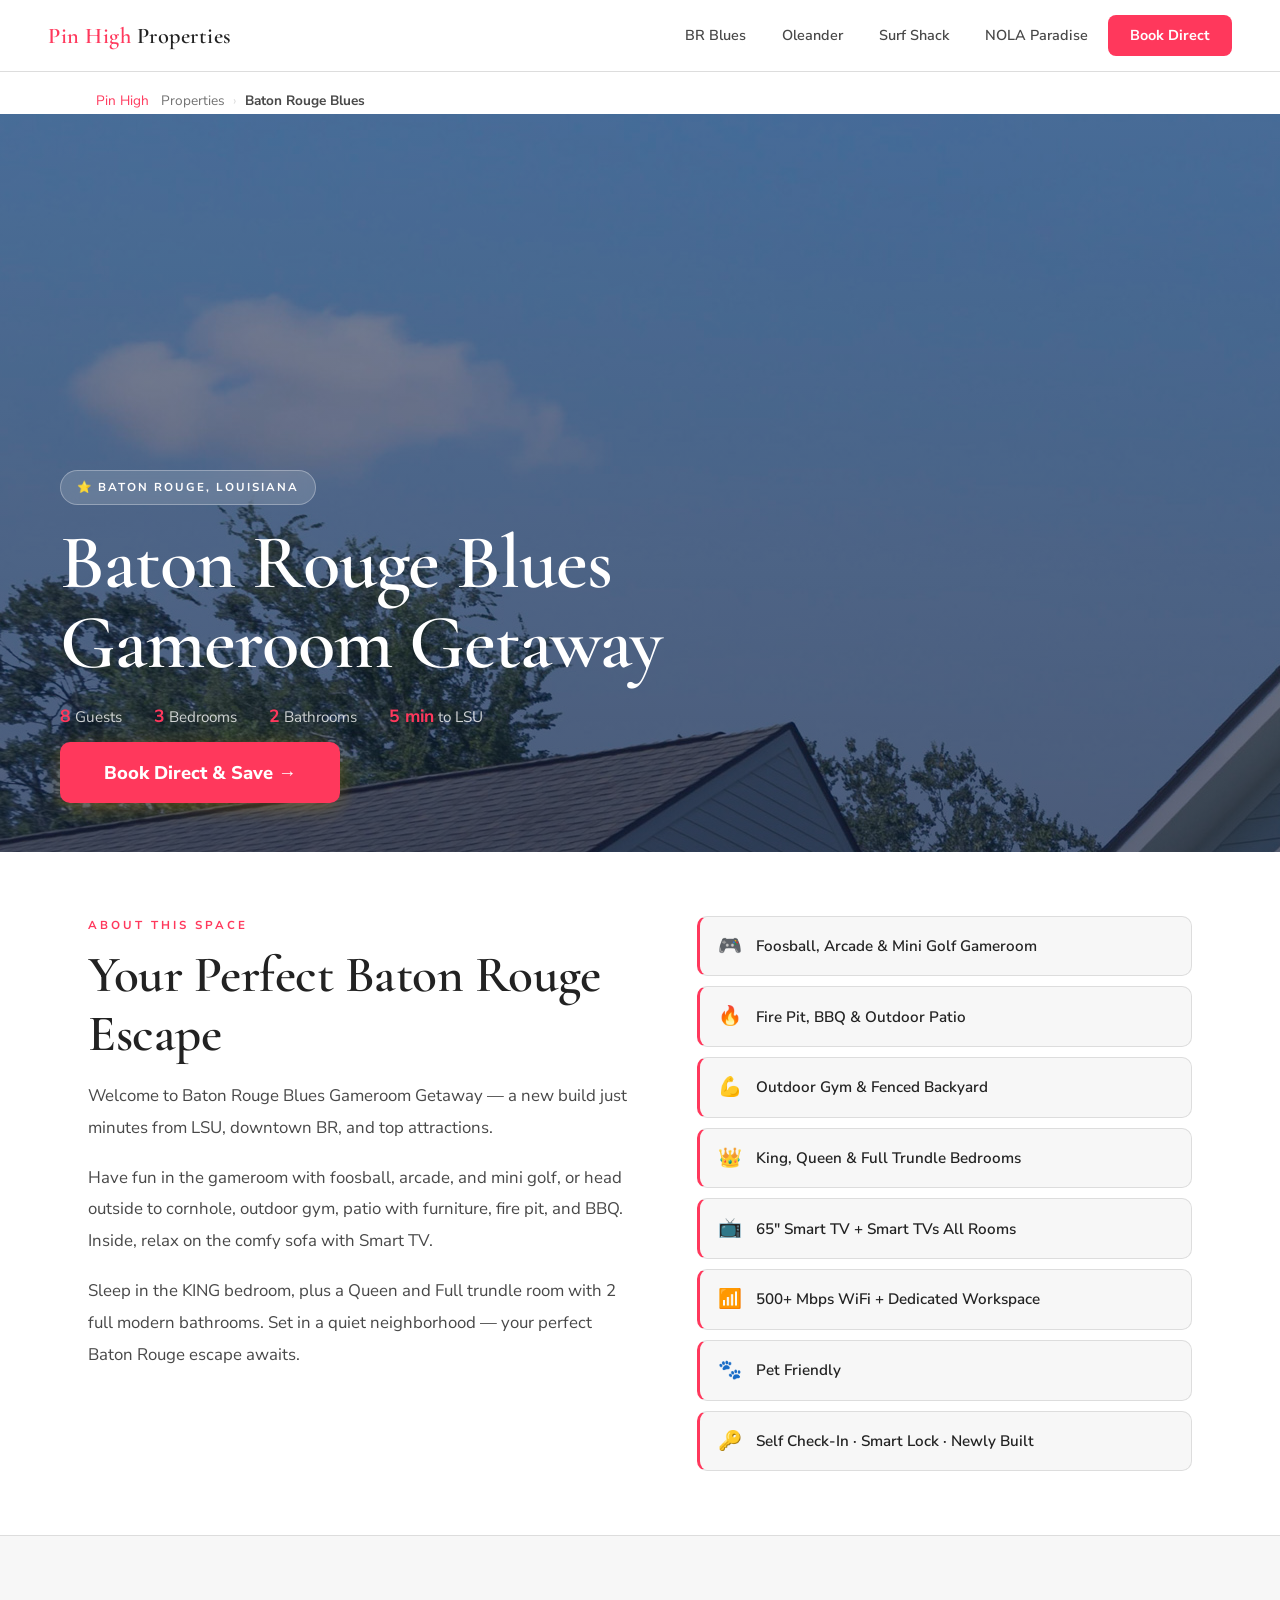
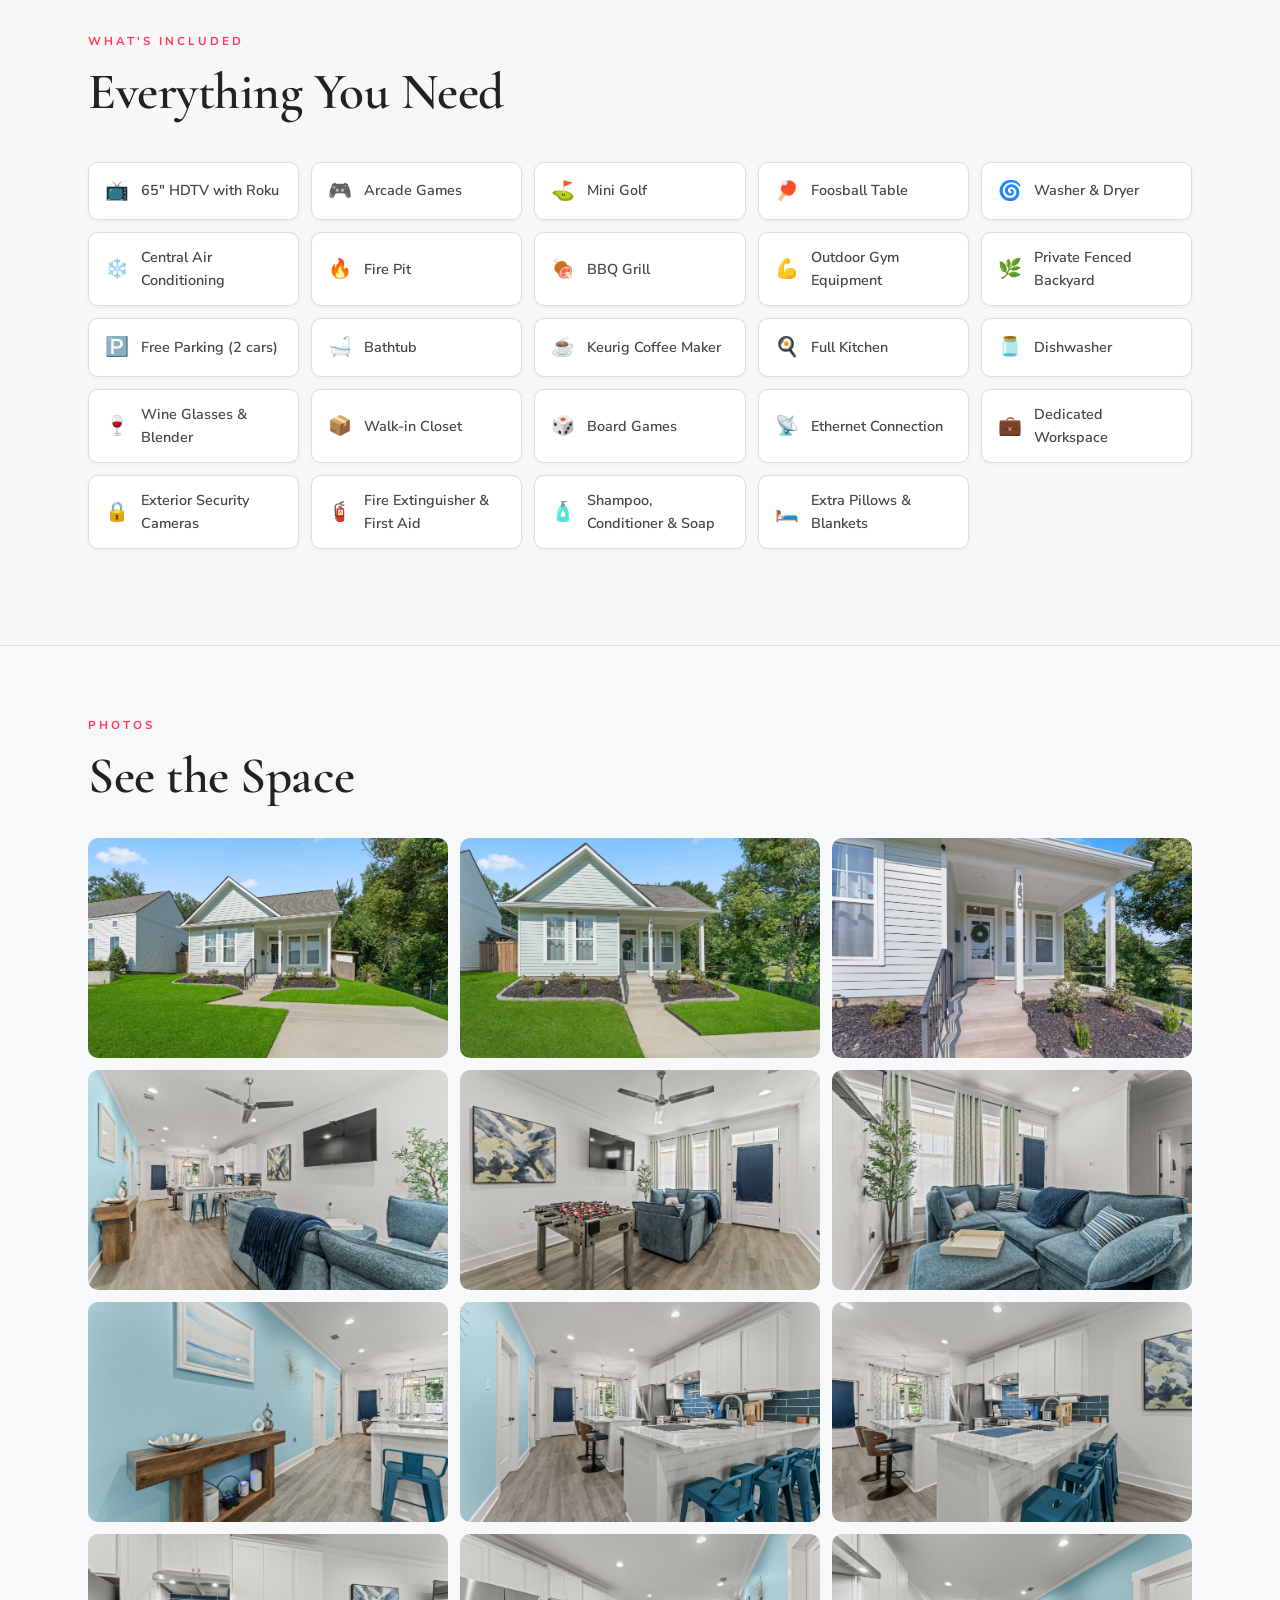
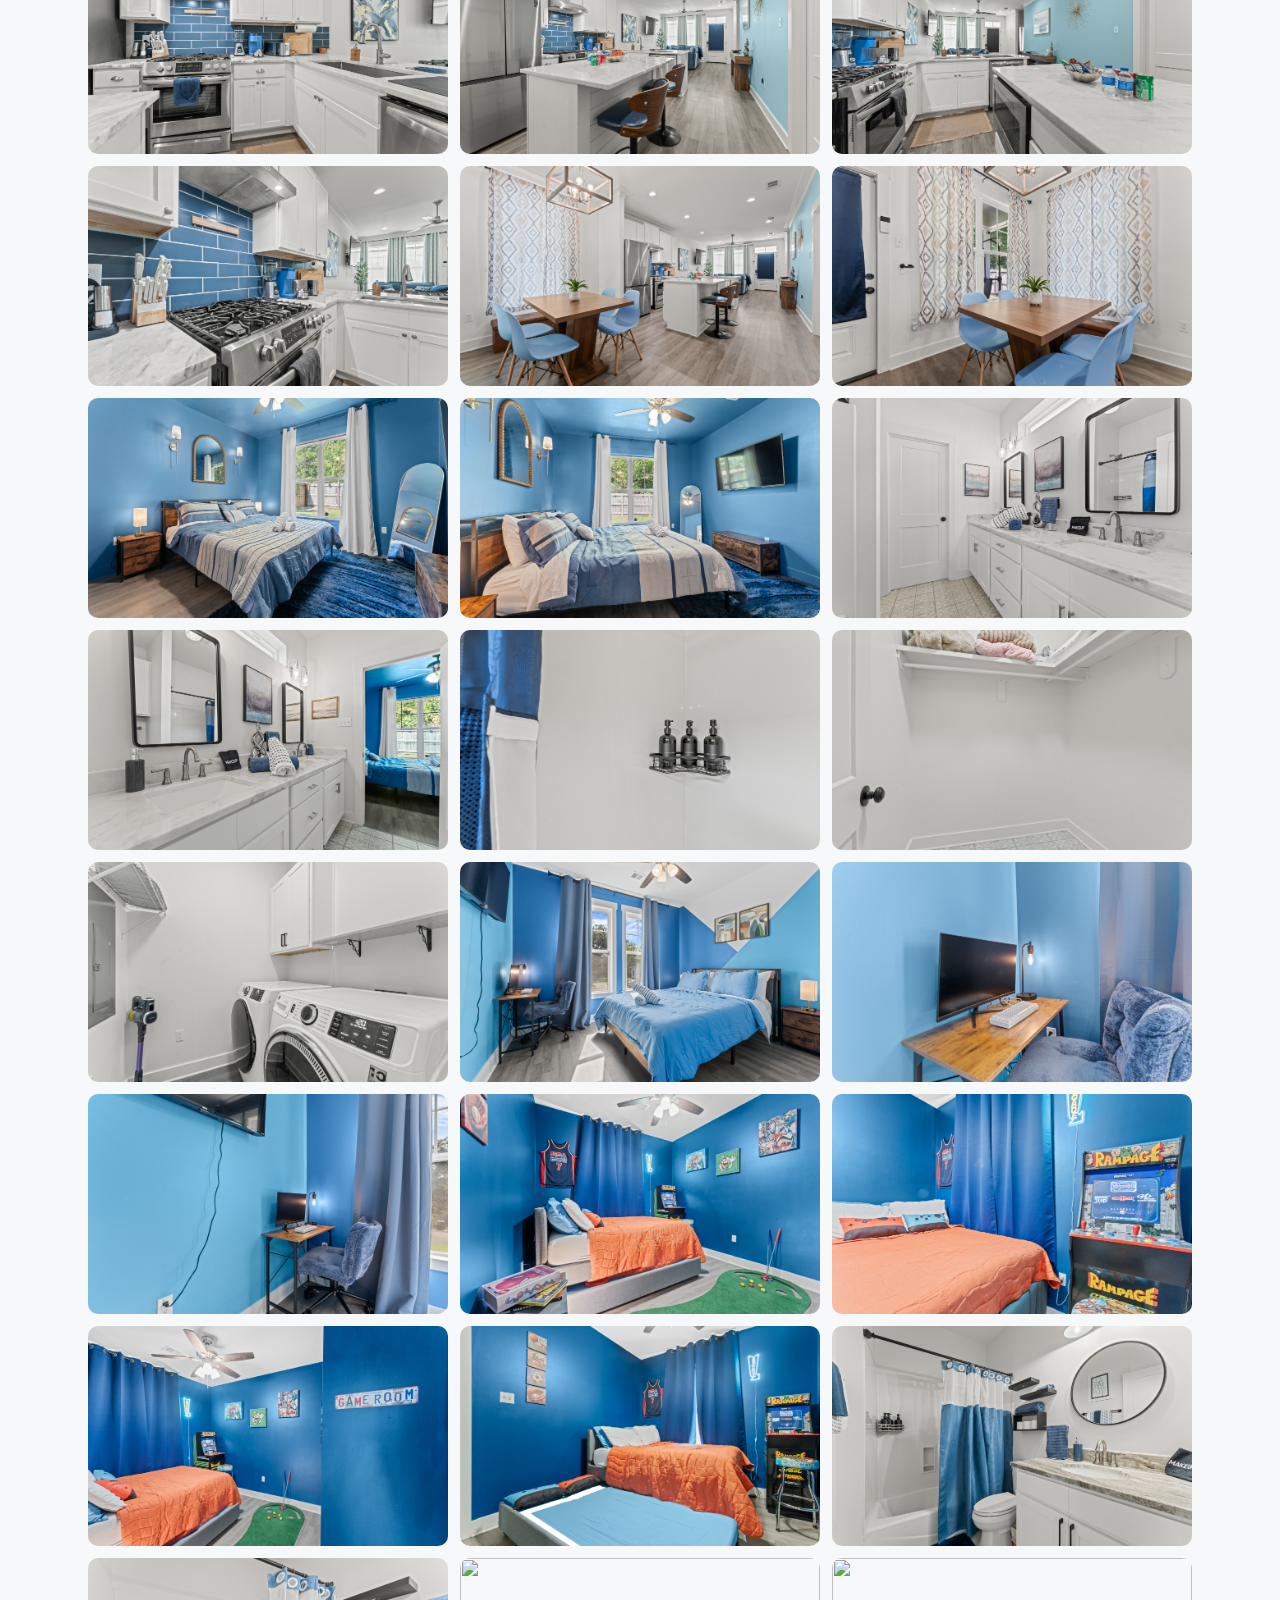
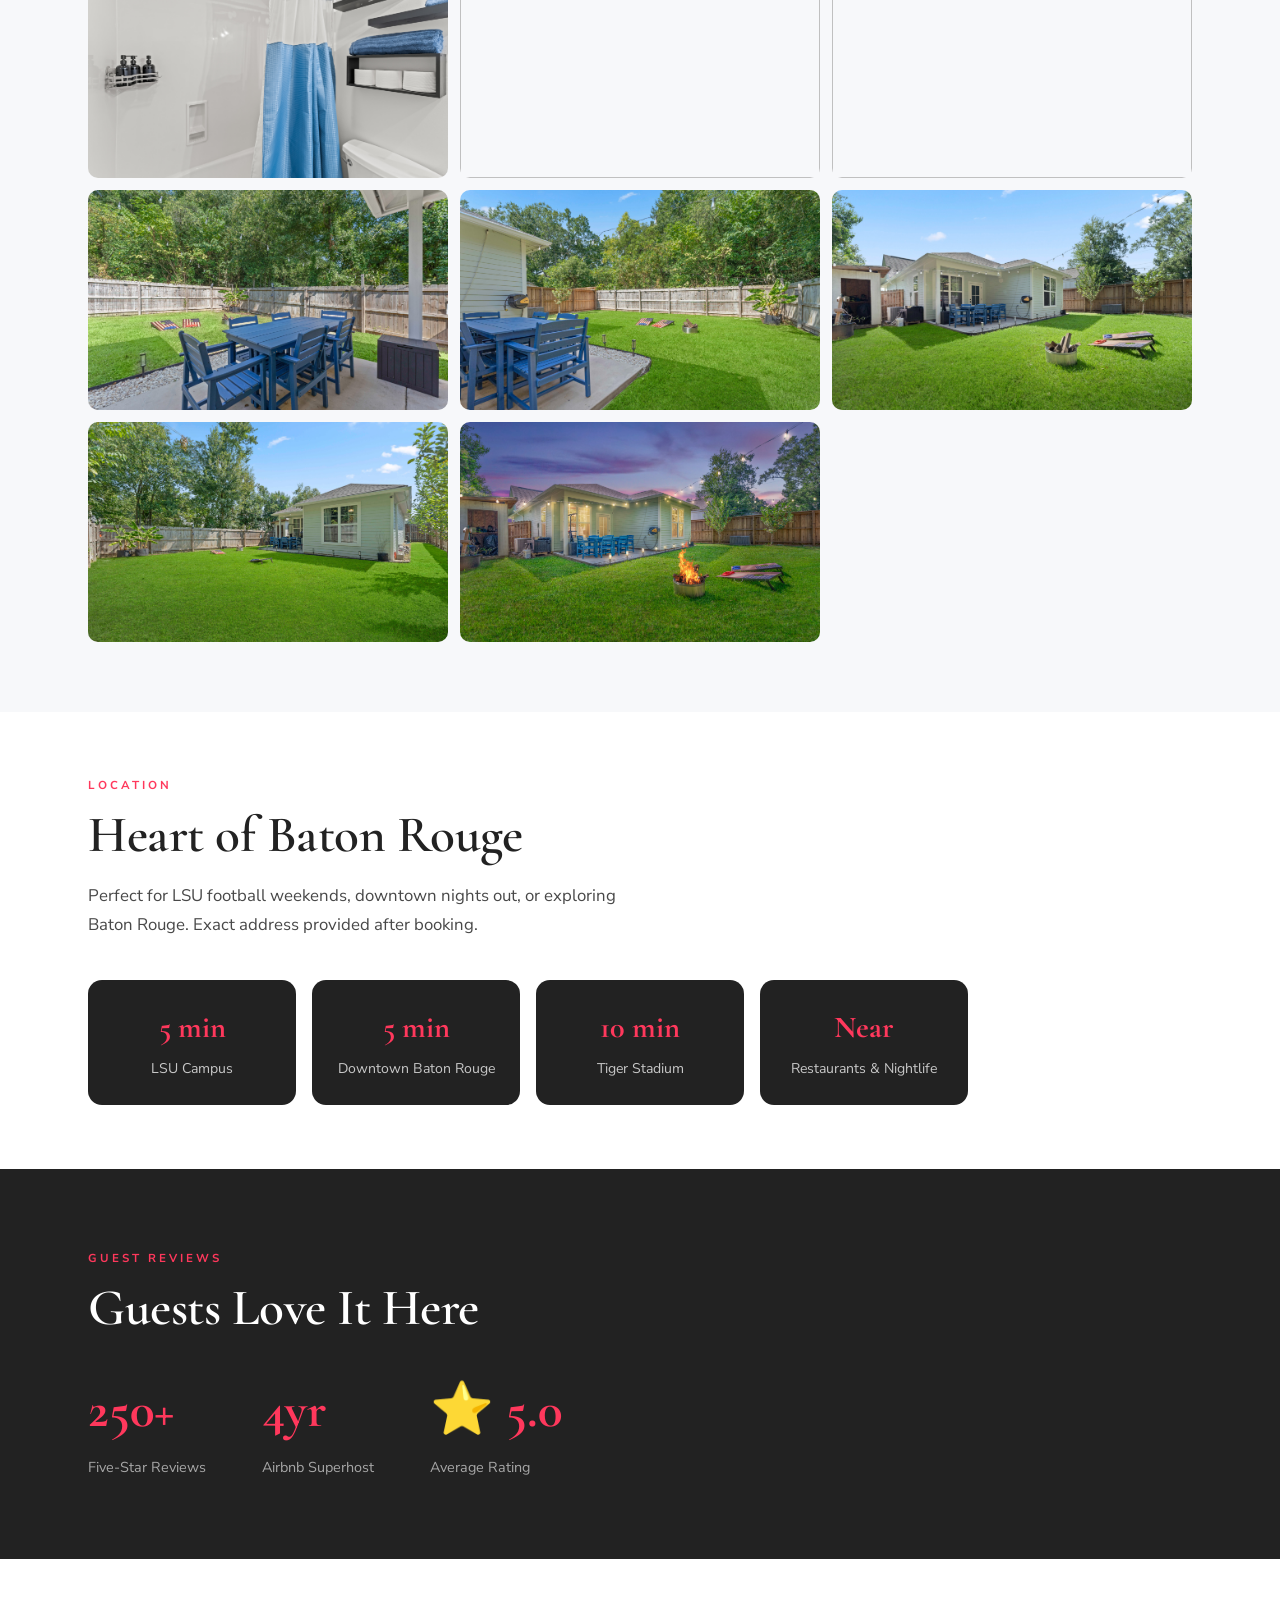
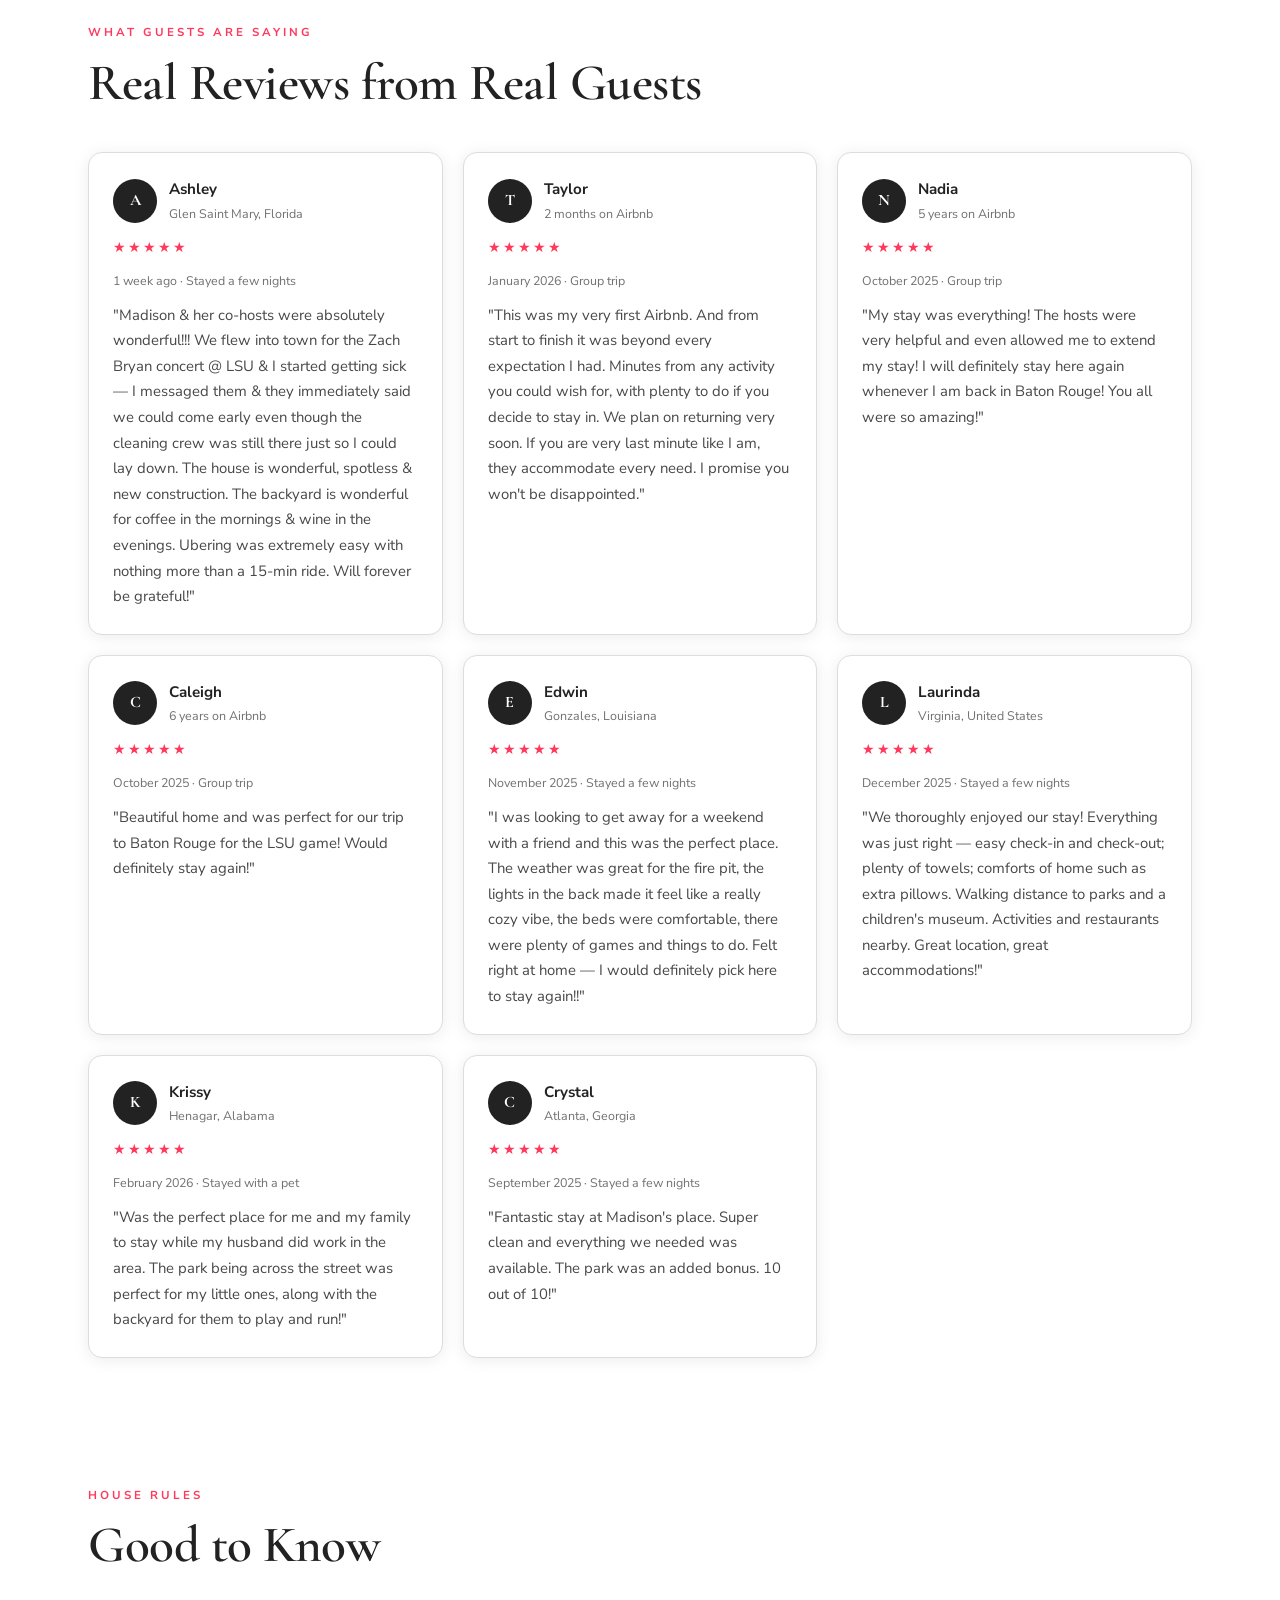
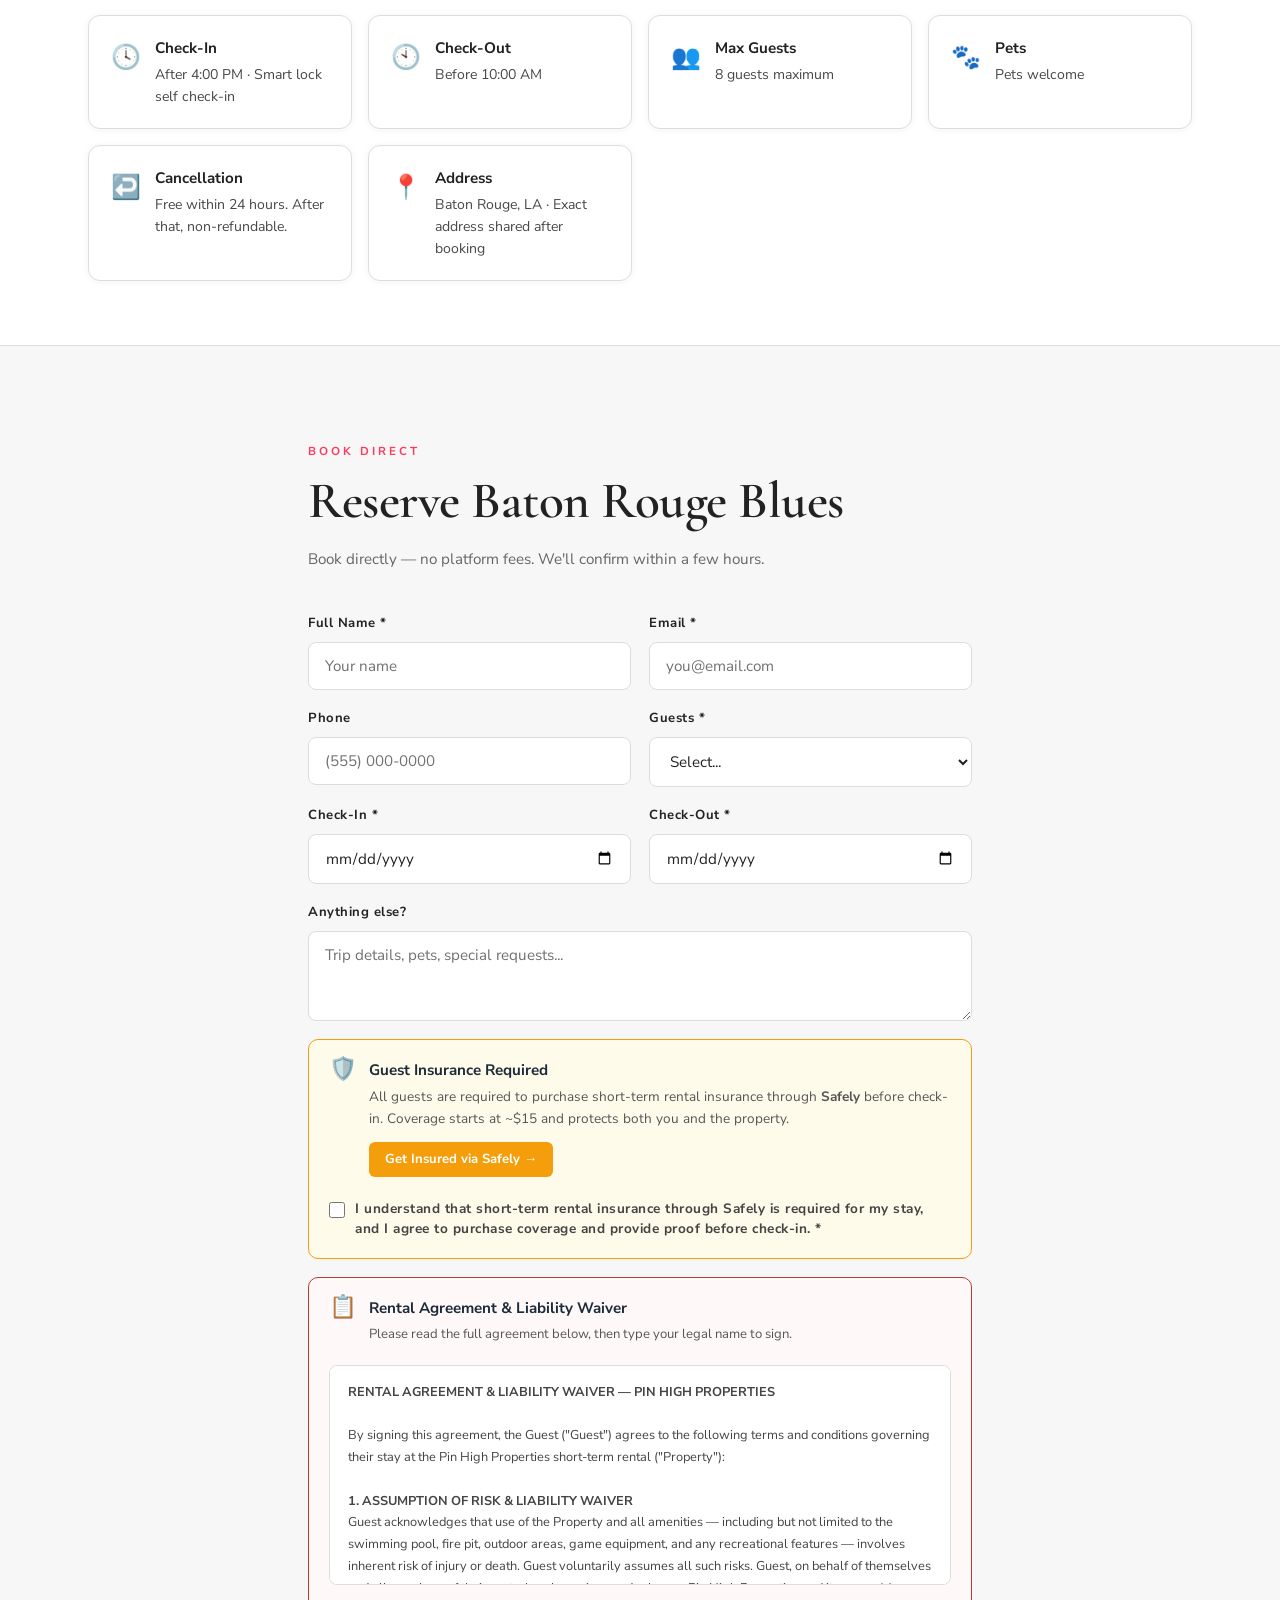
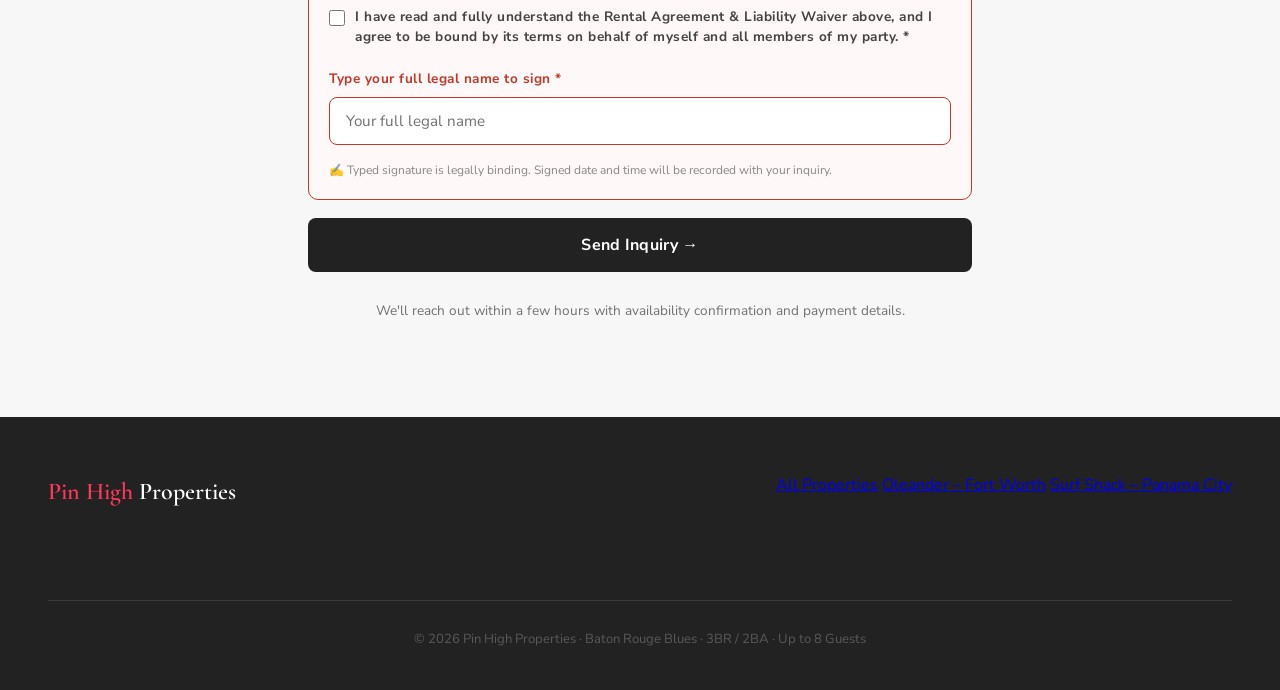
==== commit 43ce6b35: "Add Render deployment files and all property pages" ====
--- a/templates/br_blues.html
+++ b/templates/br_blues.html
@@ -15,6 +15,7 @@
     <a href="/br-blues">BR Blues</a>
     <a href="/oleander">Oleander</a>
     <a href="/surf-shack">Surf Shack</a>
+    <a href="/gameroom-paradise">NOLA Paradise</a>
     <a href="#book" class="nav-cta">Book Direct</a>
   </div>
 </nav>
@@ -324,6 +325,44 @@
         </label>
       </div>
 
+
+      <!-- RENTAL AGREEMENT / LIABILITY WAIVER -->
+      <div class="form-group full" style="background:#fff8f8; border:1px solid #c0392b; border-radius:10px; padding:18px 20px;">
+        <div style="display:flex; align-items:flex-start; gap:12px; margin-bottom:12px;">
+          <div style="font-size:1.4rem; line-height:1;">📋</div>
+          <div>
+            <div style="font-weight:700; font-size:0.95rem; color:#1c2b3a; margin-bottom:4px;">Rental Agreement & Liability Waiver</div>
+            <div style="font-size:0.82rem; color:#555;">Please read the full agreement below, then type your legal name to sign.</div>
+          </div>
+        </div>
+        <div style="max-height:220px; overflow-y:auto; background:#fff; border:1px solid #ddd; border-radius:8px; padding:16px 18px; font-size:0.8rem; color:#444; line-height:1.7; margin-bottom:14px;">
+          <strong>RENTAL AGREEMENT & LIABILITY WAIVER — PIN HIGH PROPERTIES</strong><br/><br/>
+          By signing this agreement, the Guest ("Guest") agrees to the following terms and conditions governing their stay at the Pin High Properties short-term rental ("Property"):<br/><br/>
+          <strong>1. ASSUMPTION OF RISK & LIABILITY WAIVER</strong><br/>
+          Guest acknowledges that use of the Property and all amenities — including but not limited to the swimming pool, fire pit, outdoor areas, game equipment, and any recreational features — involves inherent risk of injury or death. Guest voluntarily assumes all such risks. Guest, on behalf of themselves and all members of their party, hereby waives and releases Pin High Properties and its owner(s), agents, and representatives from any and all claims, damages, liabilities, costs, or expenses (including legal fees) arising from personal injury, illness, accident, or death occurring during their stay, to the fullest extent permitted by law.<br/><br/>
+          <strong>2. PROPERTY DAMAGE</strong><br/>
+          Guest agrees to be personally responsible for any and all damage caused to the Property, its furnishings, fixtures, or equipment during their stay, whether caused by Guest, members of their party, or any other individual permitted access to the Property by Guest. Guest authorizes the owner to charge the credit card on file or pursue payment by any lawful means for the cost of repairs, replacement, or cleaning beyond normal wear and tear.<br/><br/>
+          <strong>3. POOL & WATER SAFETY</strong><br/>
+          Guest acknowledges that the pool is unsupervised. NO DIVING is permitted at any time. Children must be supervised by an adult at all times near the pool. Guest assumes full responsibility for the safety of all members of their party around water. The owner is not liable for any pool-related accident, injury, or death.<br/><br/>
+          <strong>4. INDEMNIFICATION</strong><br/>
+          Guest agrees to indemnify, defend, and hold harmless Pin High Properties and its owner(s) from any claims, actions, damages, liability, and expense in connection with loss of life, personal injury, or damage to property arising from Guest's use of the Property or any breach of this Agreement.<br/><br/>
+          <strong>5. HOUSE RULES</strong><br/>
+          Guest agrees to abide by all posted house rules, including but not limited to: noise curfew, no smoking, maximum occupancy, no unregistered guests, and pet policies. Violation of house rules may result in immediate removal from the Property without refund.<br/><br/>
+          <strong>6. GOVERNING LAW</strong><br/>
+          This Agreement shall be governed by the laws of the state in which the Property is located. If any provision is found unenforceable, the remaining provisions shall remain in full effect.<br/><br/>
+          <strong>7. ENTIRE AGREEMENT</strong><br/>
+          This Agreement constitutes the entire agreement between the parties. By typing your name below, you acknowledge that you have read, understood, and agree to be bound by all terms and conditions set forth herein.
+        </div>
+        <label style="display:flex; align-items:flex-start; gap:10px; margin-bottom:12px; cursor:pointer;">
+          <input type="checkbox" id="waiverAck" required style="margin-top:3px; width:16px; height:16px; flex-shrink:0; accent-color:#c0392b;"/>
+          <span style="font-size:0.85rem; color:#444; line-height:1.5;">I have read and fully understand the Rental Agreement & Liability Waiver above, and I agree to be bound by its terms on behalf of myself and all members of my party. *</span>
+        </label>
+        <div class="form-group" style="margin:0;">
+          <label style="font-size:0.85rem; font-weight:700; color:#c0392b;">Type your full legal name to sign *</label>
+          <input type="text" id="signature" required placeholder="Your full legal name" style="border-color:#c0392b;"/>
+        </div>
+        <div style="font-size:0.75rem; color:#888; margin-top:8px;">✍️ Typed signature is legally binding. Signed date and time will be recorded with your inquiry.</div>
+      </div>
       <button type="submit" class="submit-btn">Send Inquiry →</button>
       <p class="form-note">We'll reach out within a few hours with availability confirmation and payment details.</p>
       <div class="success-msg" id="successMsg">✅ Inquiry sent! We'll be in touch shortly.</div>
@@ -363,6 +402,7 @@
       checkin: document.getElementById("checkin").value,
       checkout: document.getElementById("checkout").value,
       message: document.getElementById("message").value,
+      signature: document.getElementById("signature").value,
     };
     try {
       const res = await fetch("/inquire", { method: "POST", headers: {"Content-Type":"application/json"}, body: JSON.stringify(data) });
--- a/static/css/style.css
+++ b/static/css/style.css
@@ -243,6 +243,11 @@
   background: linear-gradient(rgba(0,0,0,0.15), rgba(0,0,0,0.15)),
               url('/static/img/surf-shack-hero.jpg') center/cover no-repeat;
 }
+.card-img.gameroom-paradise {
+  background: linear-gradient(rgba(0,0,0,0.15), rgba(0,0,0,0.15)),
+              url('/static/img/gameroom-paradise/hero.jpg') center/cover no-repeat,
+              linear-gradient(135deg, #065f46 0%, #1c4532 100%);
+}
 .card-badge {
   position: absolute; top: 14px; left: 14px;
   background: #fff; color: var(--navy);
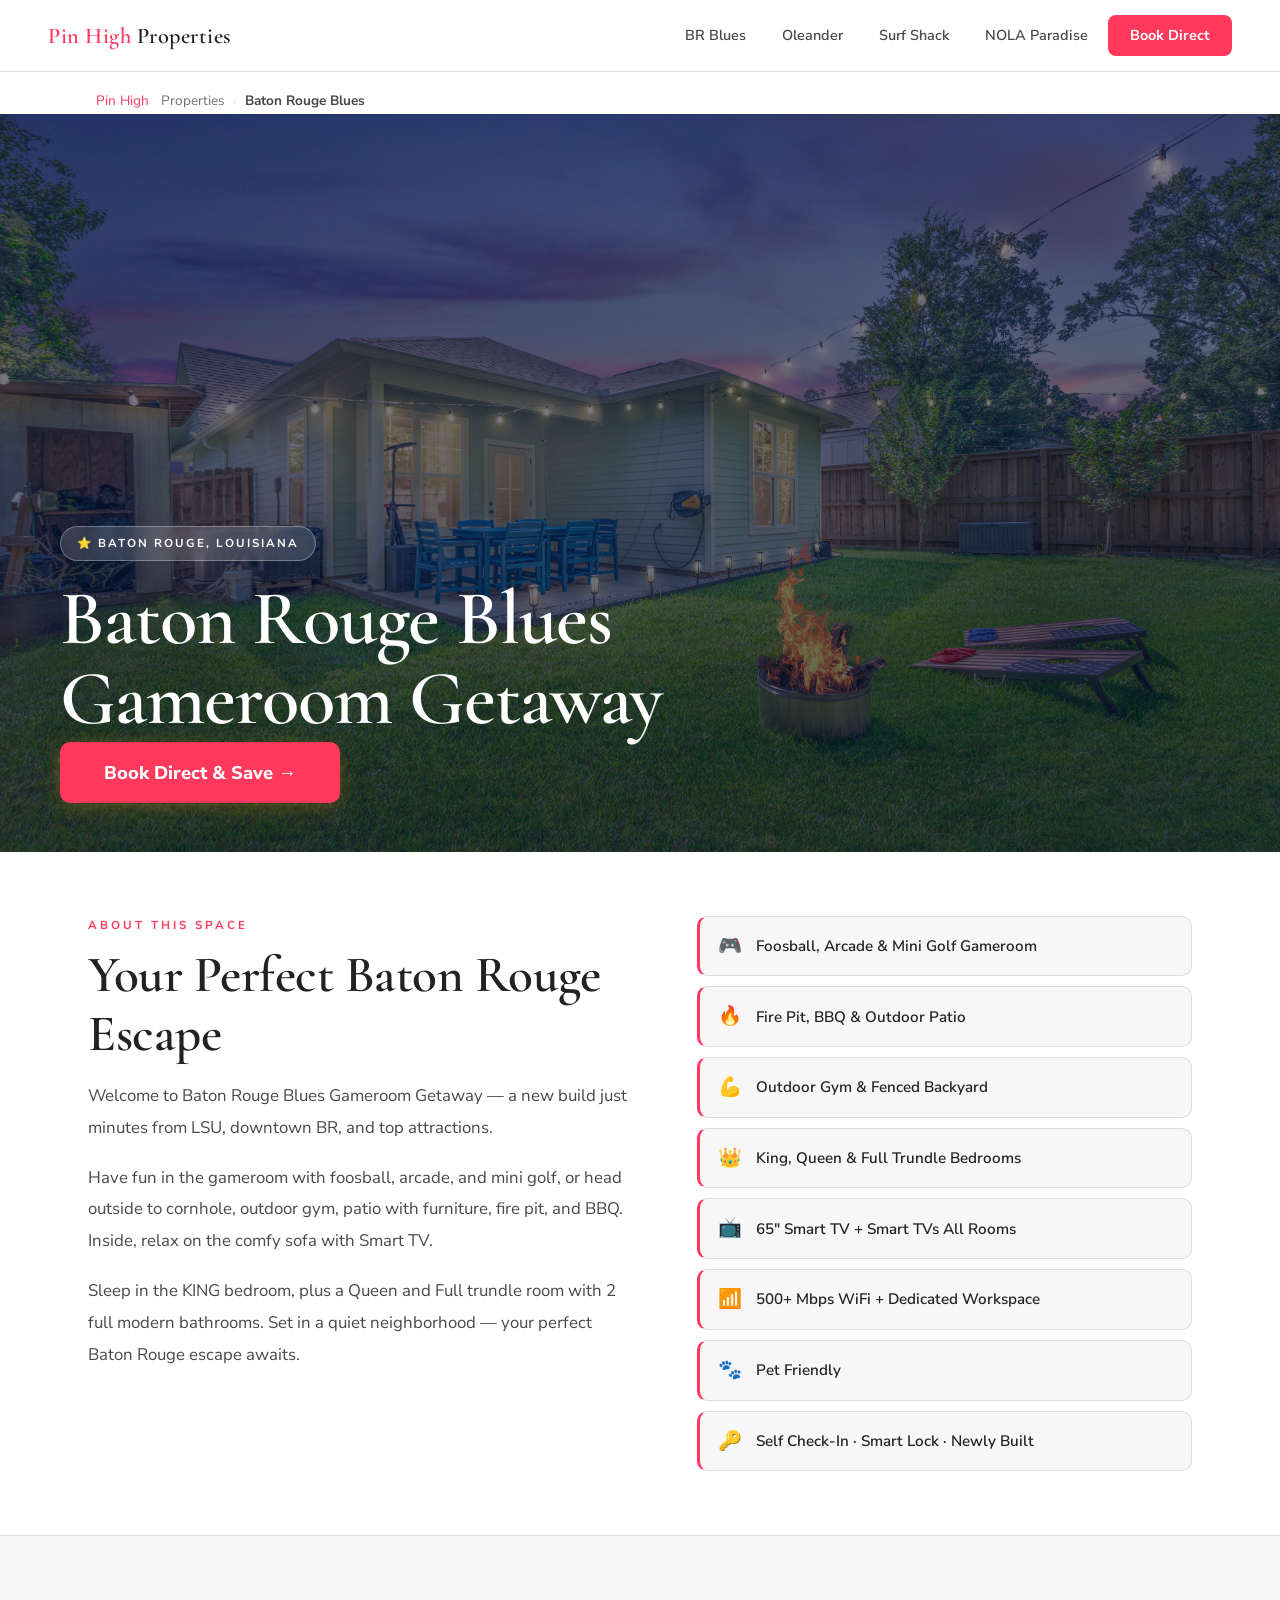
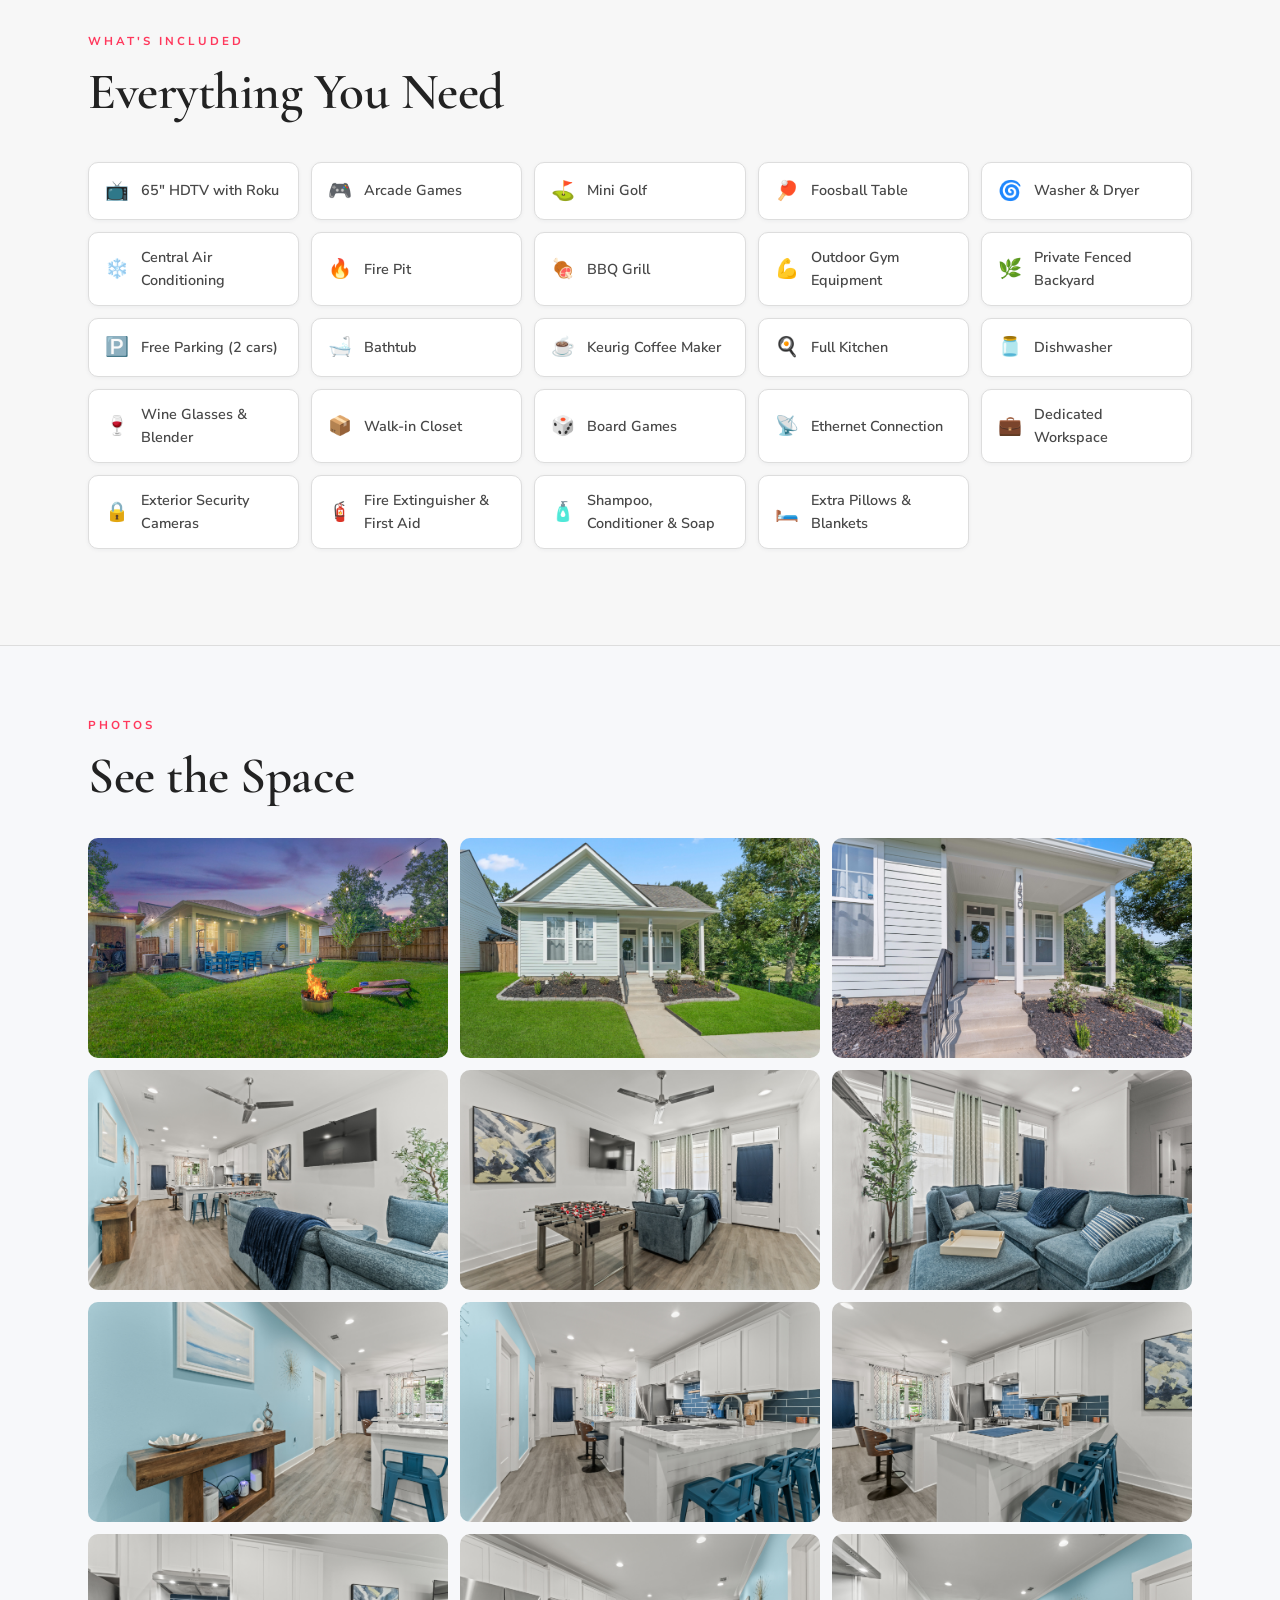
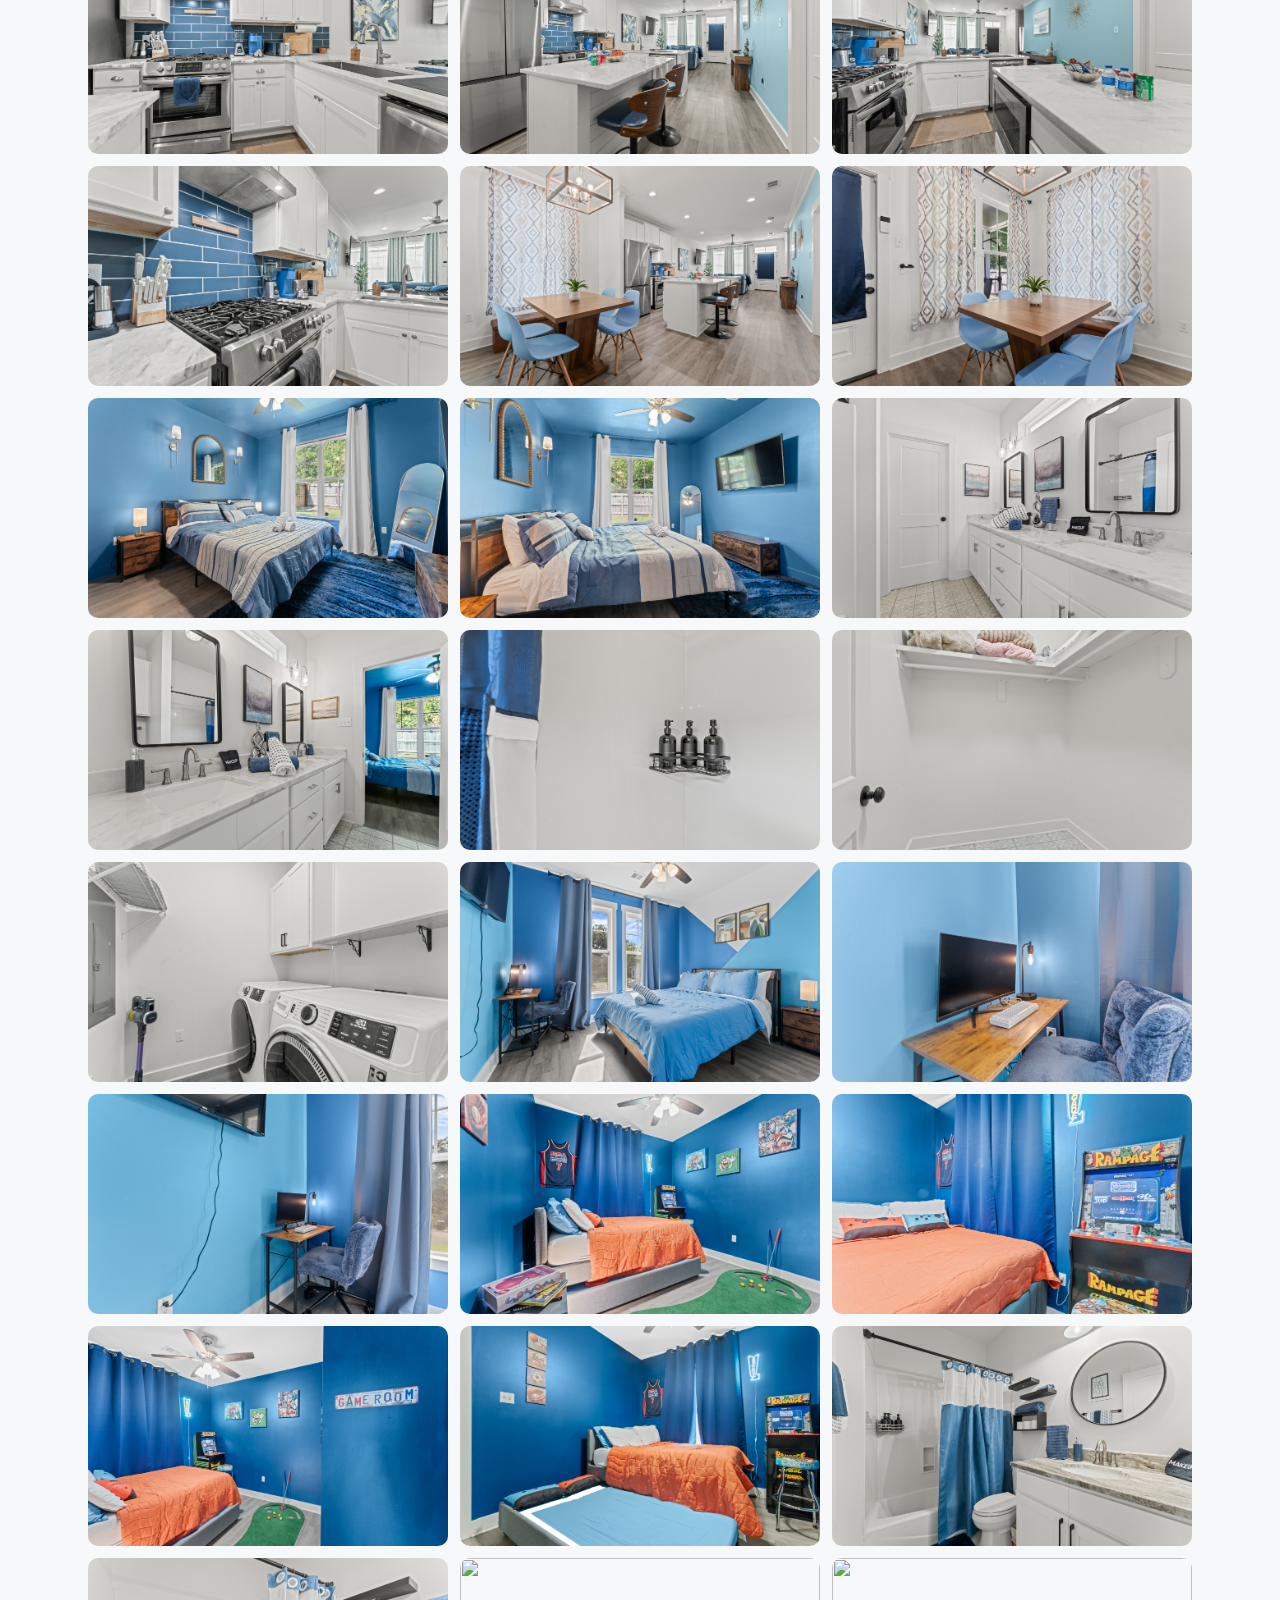
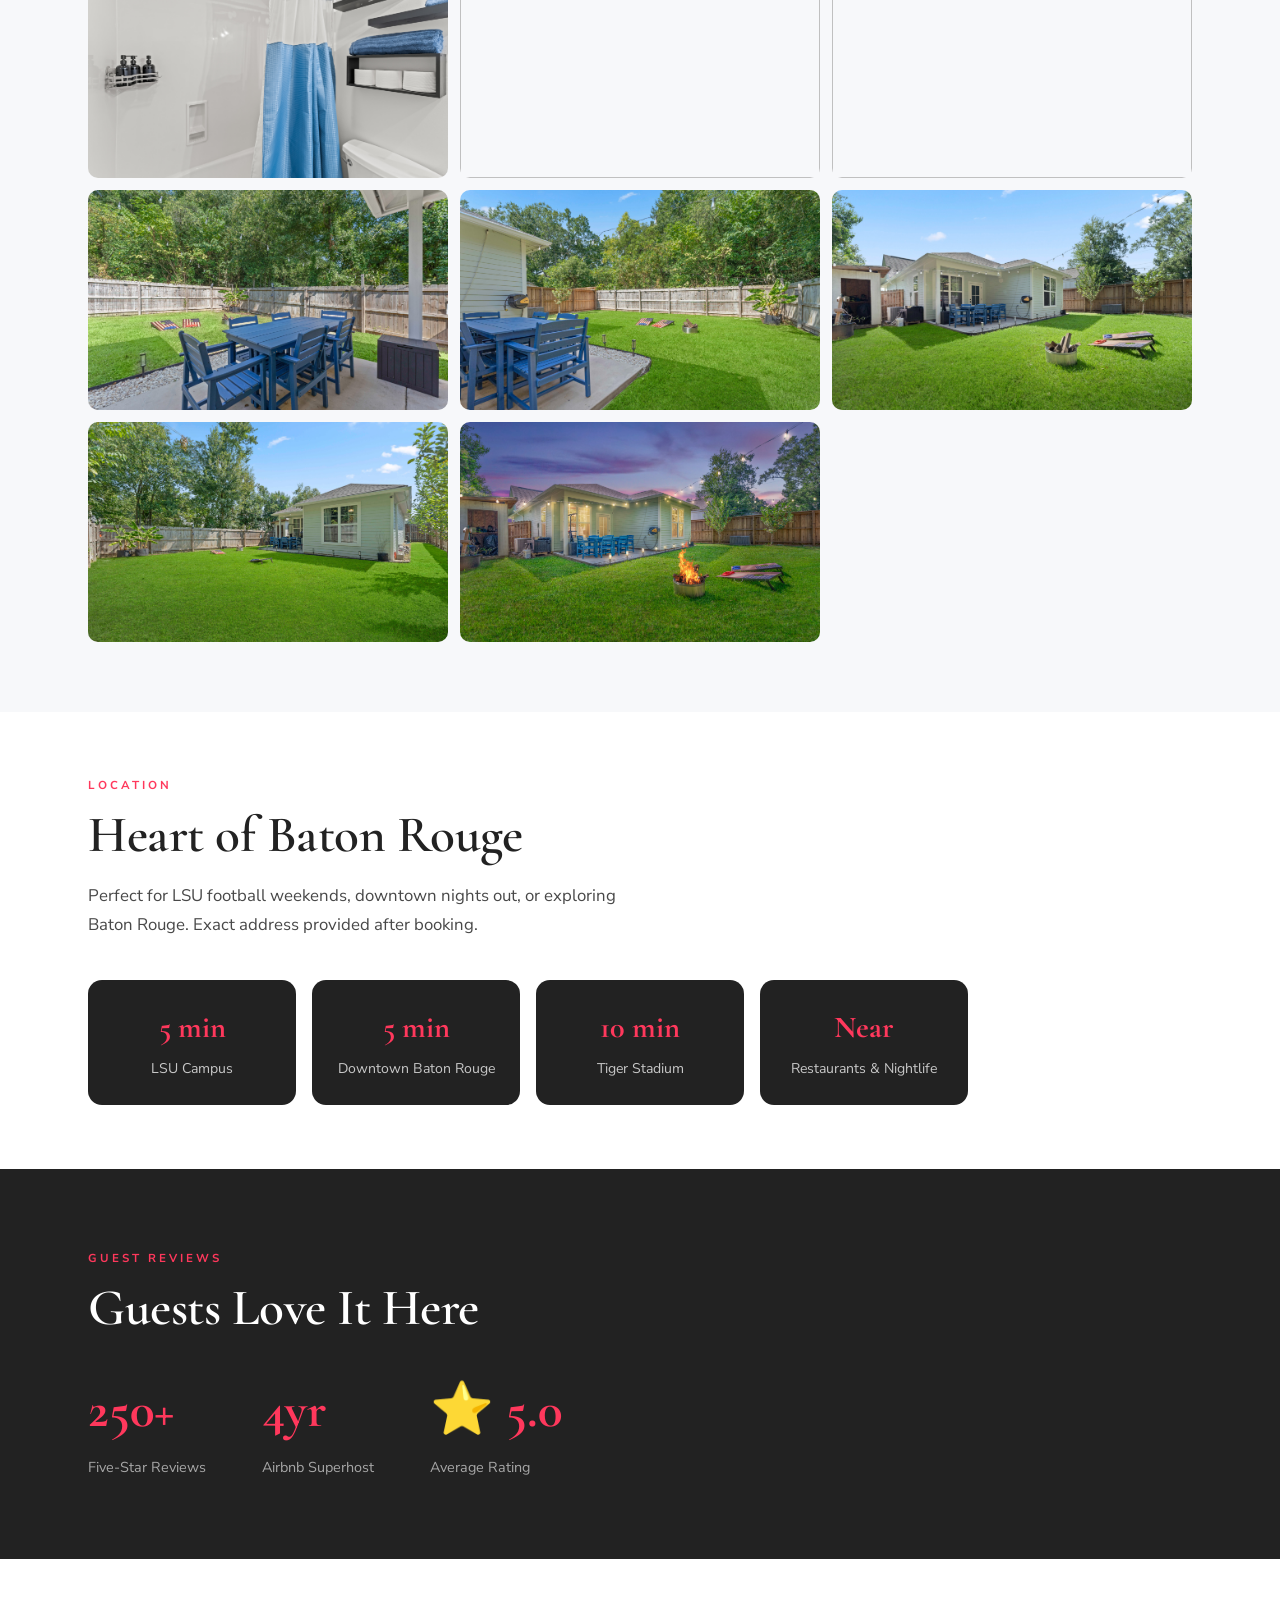
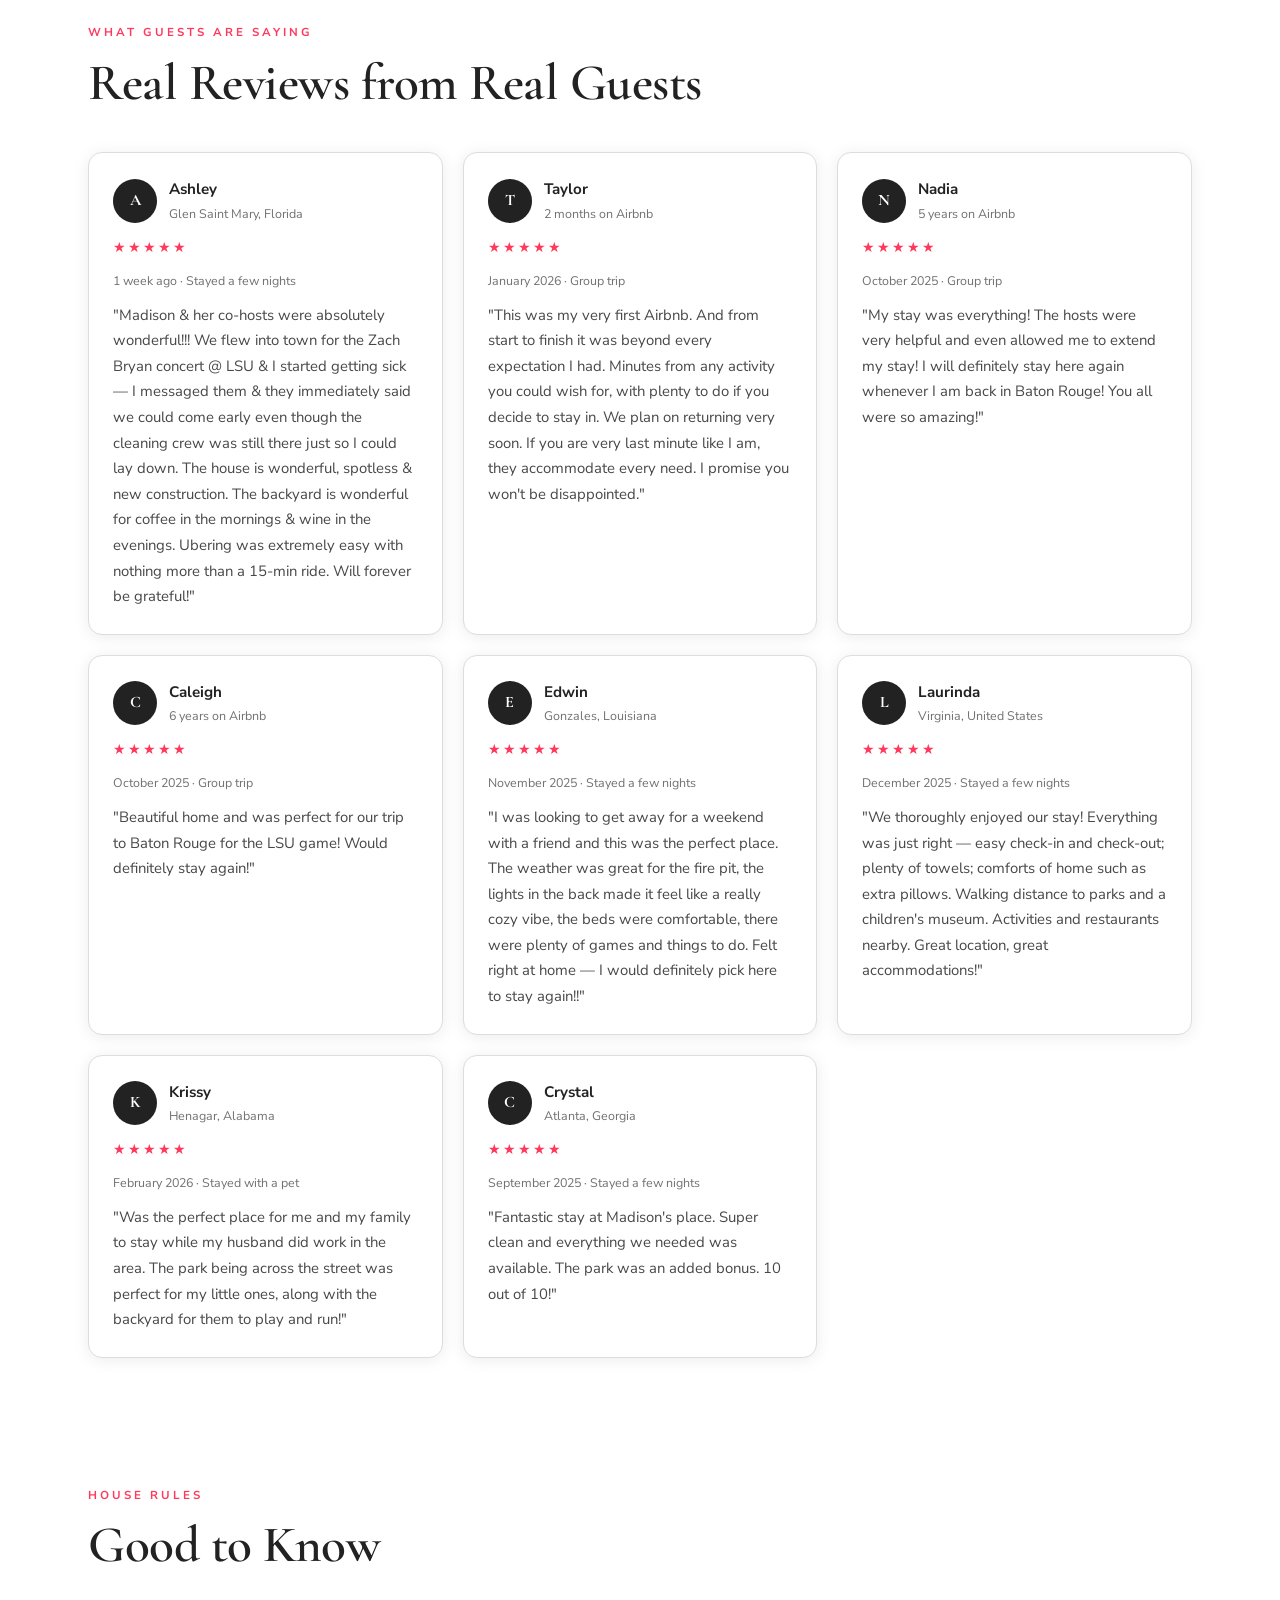
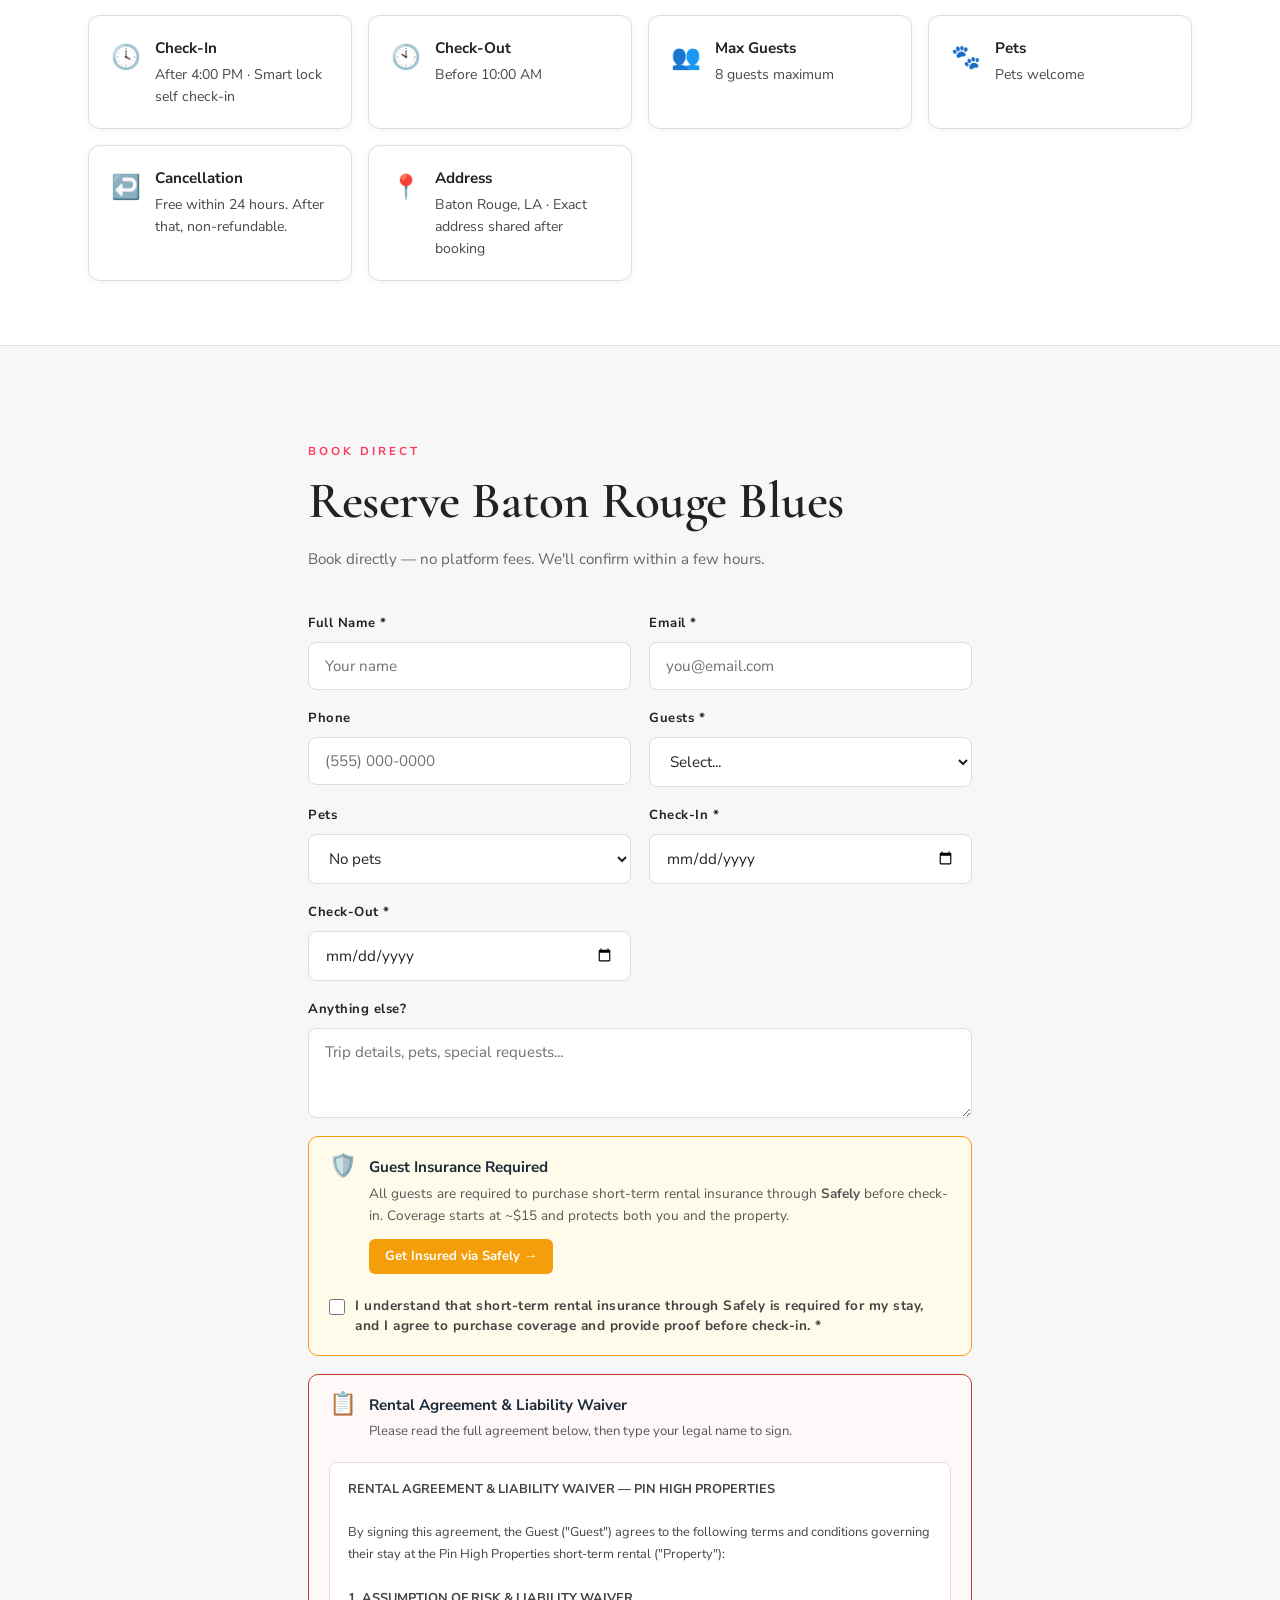
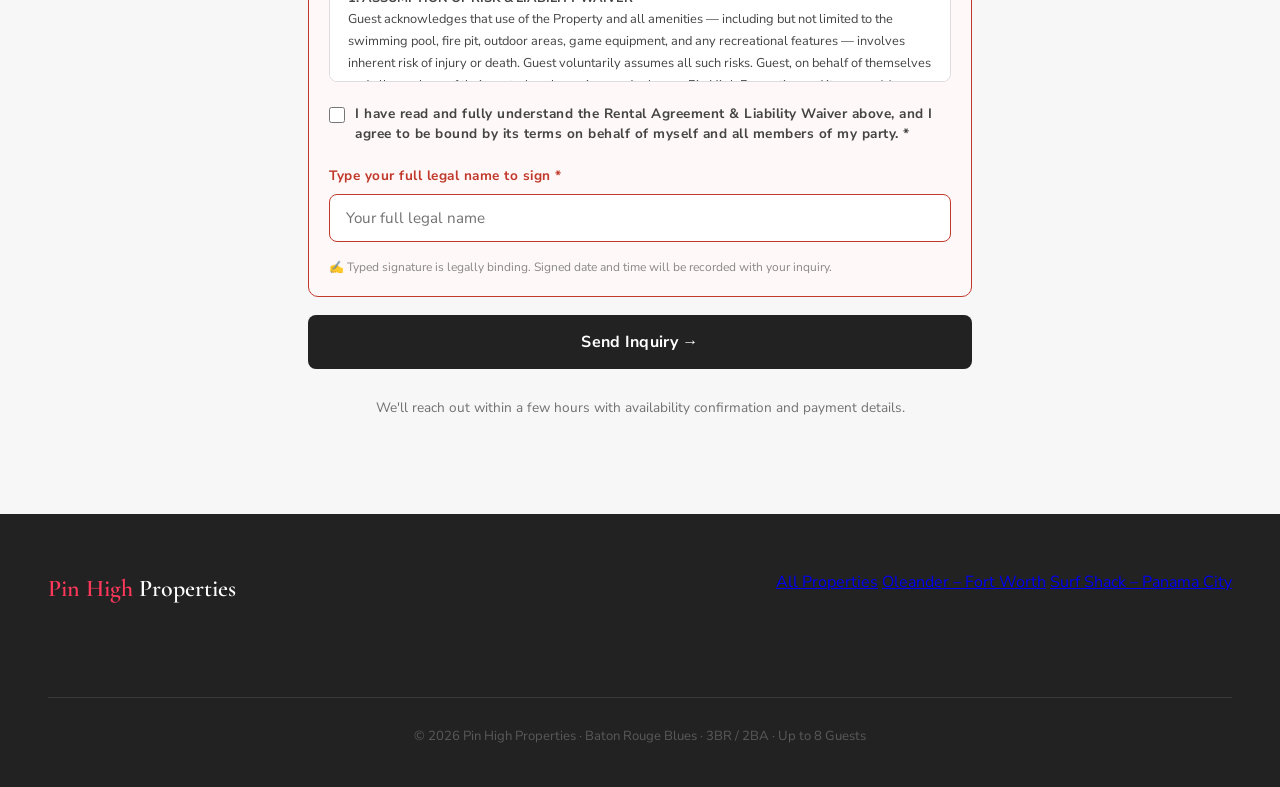
==== commit 161ae199: "Add pet selection (no pets / 1 pet / 2 pets) to all booking forms Co-Authored-By: Claude Sonnet 4.6 " ====
--- a/templates/br_blues.html
+++ b/templates/br_blues.html
@@ -305,6 +305,13 @@
           <option>5</option><option>6</option><option>7</option><option>8</option>
         </select>
       </div>
+      <div class="form-group"><label>Pets</label>
+        <select id="pets">
+          <option value="No pets">No pets</option>
+          <option value="1 pet">1 pet</option>
+          <option value="2 pets">2 pets</option>
+        </select>
+      </div>
       <div class="form-group"><label>Check-In *</label><input type="date" id="checkin" required/></div>
       <div class="form-group"><label>Check-Out *</label><input type="date" id="checkout" required/></div>
       <div class="form-group full"><label>Anything else?</label><textarea id="message" placeholder="Trip details, pets, special requests..."></textarea></div>
@@ -399,6 +406,7 @@
       email: document.getElementById("email").value,
       phone: document.getElementById("phone").value,
       guests: document.getElementById("guests").value,
+      pets: document.getElementById("pets").value,
       checkin: document.getElementById("checkin").value,
       checkout: document.getElementById("checkout").value,
       message: document.getElementById("message").value,
--- a/static/css/style.css
+++ b/static/css/style.css
@@ -297,8 +297,13 @@
   min-height: 82vh; position: relative;
   display: flex; flex-direction: column; justify-content: flex-end;
   padding: 0 60px 64px; overflow: hidden;
+  background-size: cover;
+  background-position: center 30%;
 }
 .prop-hero-bg { position: absolute; inset: 0; background: var(--bg3); }
+.prop-hero--collage { background-image: none !important; }
+.prop-hero-collage { position: absolute; inset: 0; display: flex; gap: 3px; }
+.prop-hero-panel { flex: 1; background-size: cover; background-position: center; }
 .prop-hero-overlay {
   position: absolute; inset: 0;
   background: linear-gradient(to top, rgba(20,30,42,0.92) 0%, rgba(20,30,42,0.3) 65%, rgba(20,30,42,0.1) 100%);
@@ -318,7 +323,7 @@
   font-weight: 600; letter-spacing: -1px;
   color: #fff; line-height: 1.05; margin-bottom: 18px;
 }
-.prop-hero-stats { display: flex; gap: 32px; flex-wrap: wrap; margin-bottom: 28px; }
+.prop-hero-stats { display: none; }
 .prop-hero-stat { color: rgba(255,255,255,0.78); font-size: 0.95rem; }
 .prop-hero-stat strong { color: #FF385C; font-size: 1.1rem; }
 
